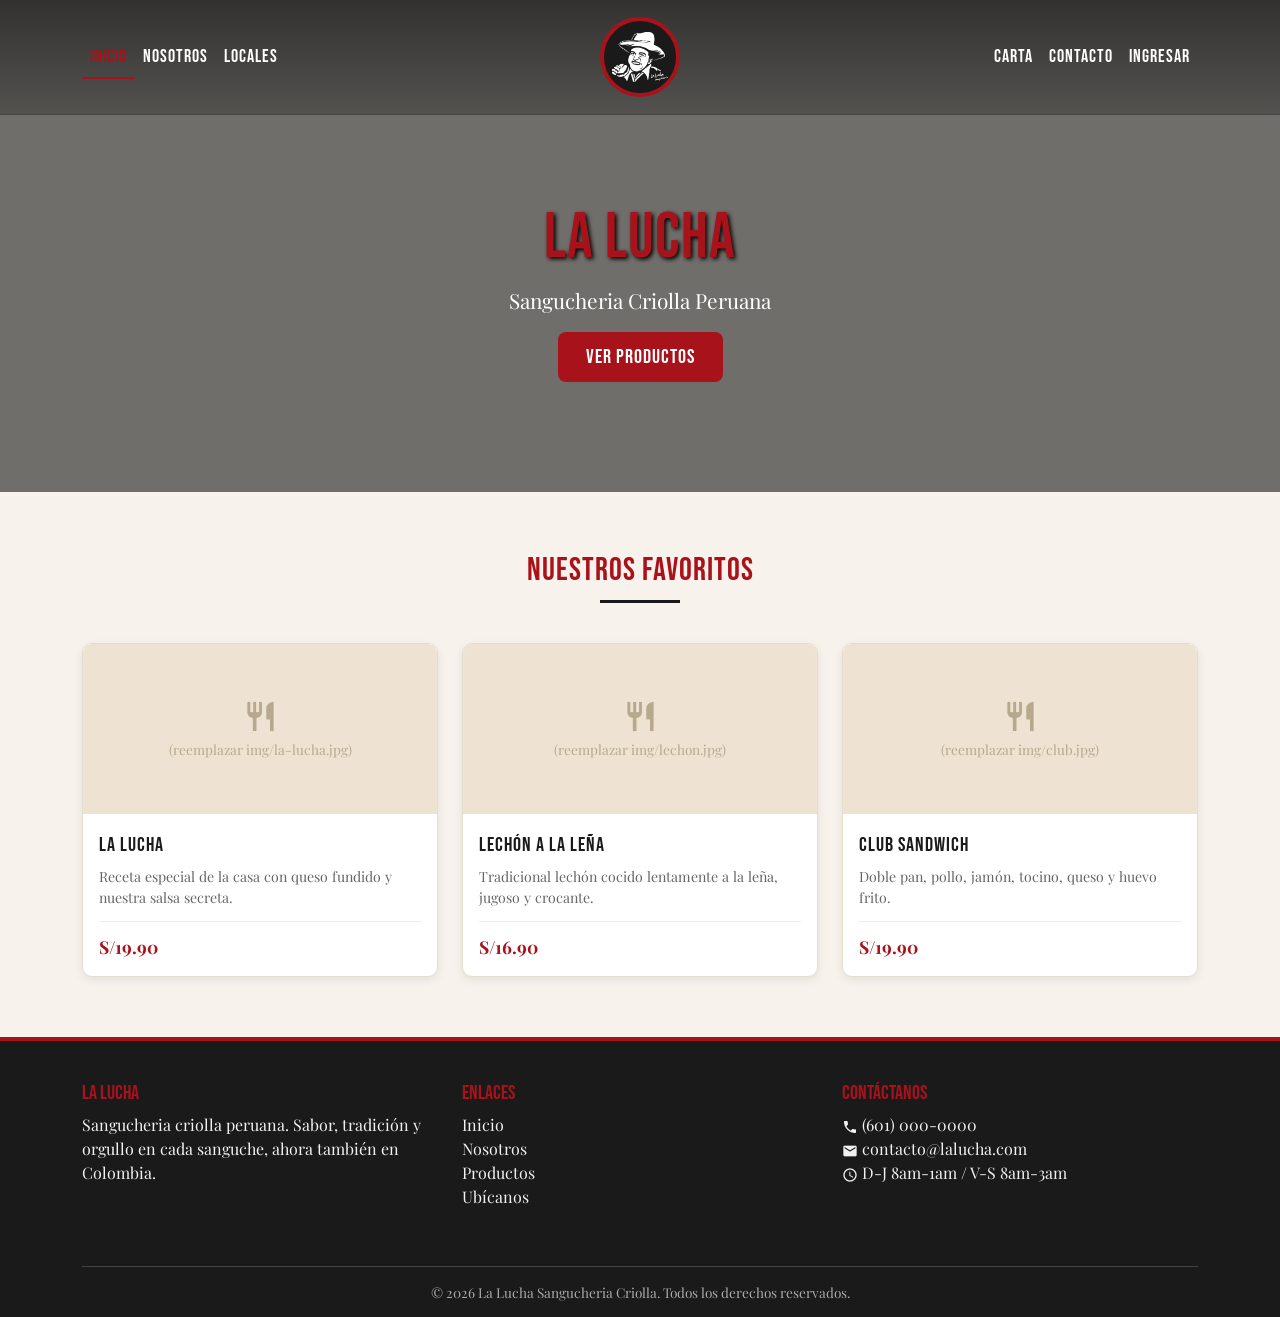
==== index.html @ 8602df0c "Carrito removido, animaciones añadidas" ====
<!DOCTYPE html>
<html lang="es">
<head>
<meta charset="UTF-8">
<title>La Lucha Sangucheria Criolla</title>
<meta name="viewport" content="width=device-width, initial-scale=1">
<link href="https://cdn.jsdelivr.net/npm/bootstrap@5.3.3/dist/css/bootstrap.min.css" rel="stylesheet">
<link href="https://fonts.googleapis.com/icon?family=Material+Icons" rel="stylesheet">
<link rel="icon" type="image/png" href="img/favicon.png">
<link href="css/style.css" rel="stylesheet">
</head>
<body data-page="inicio">

<script src="js/header.js"></script>

<section class="hero">
  <div class="container">
    <h1>LA LUCHA</h1>
    <p>Sangucheria Criolla Peruana</p>
    <a href="servicios.html" class="btn btn-lucha btn-lg">Ver Productos</a>
  </div>
</section>

<section>
  <div class="container">
    <h2 class="titulo-seccion">Nuestros Favoritos</h2>
    <div class="row g-4">

      <div class="col-sm-6 col-lg-4">
        <div class="card-lucha">
          <div class="card-img-wrap"><span class="img-placeholder"><i class="material-icons" style="font-size:2.2rem">restaurant</i><br>(reemplazar img/la-lucha.jpg)</span></div>
          <div class="card-body">
            <div class="card-title">La Lucha</div>
            <div class="card-desc">Receta especial de la casa con queso fundido y nuestra salsa secreta.</div>
            <div class="card-footer-row">
              <span class="precio">S/19.90</span>
            </div>
          </div>
        </div>
      </div>

      <div class="col-sm-6 col-lg-4">
        <div class="card-lucha">
          <div class="card-img-wrap"><span class="img-placeholder"><i class="material-icons" style="font-size:2.2rem">restaurant</i><br>(reemplazar img/lechon.jpg)</span></div>
          <div class="card-body">
            <div class="card-title">Lechón a la Leña</div>
            <div class="card-desc">Tradicional lechón cocido lentamente a la leña, jugoso y crocante.</div>
            <div class="card-footer-row">
              <span class="precio">S/16.90</span>
            </div>
          </div>
        </div>
      </div>

      <div class="col-sm-6 col-lg-4">
        <div class="card-lucha">
          <div class="card-img-wrap"><span class="img-placeholder"><i class="material-icons" style="font-size:2.2rem">restaurant</i><br>(reemplazar img/club.jpg)</span></div>
          <div class="card-body">
            <div class="card-title">Club Sandwich</div>
            <div class="card-desc">Doble pan, pollo, jamón, tocino, queso y huevo frito.</div>
            <div class="card-footer-row">
              <span class="precio">S/19.90</span>
            </div>
          </div>
        </div>
      </div>

    </div>
  </div>
</section>

<script src="js/footer.js"></script>
<script src="https://cdn.jsdelivr.net/npm/bootstrap@5.3.3/dist/js/bootstrap.bundle.min.js"></script>
</body>
</html>
---- css/style.css ----
@import url('https://fonts.googleapis.com/css2?family=Bebas+Neue&family=Playfair+Display:wght@400;600;700&display=swap');

:root{
  --rojo:#a8121a;
  --negro:#1a1a1a;
  --crema:#f7f3ec;
}

@media (prefers-reduced-motion: reduce){
  *,*::before,*::after{ animation:none !important; }
}

@keyframes fadeInUp{
  from{ opacity:0; transform:translateY(28px); }
  to{ opacity:1; transform:translateY(0); }
}
@keyframes fadeInDown{
  from{ opacity:0; transform:translateY(-18px); }
  to{ opacity:1; transform:translateY(0); }
}
@keyframes fadeIn{
  from{ opacity:0; }
  to{ opacity:1; }
}
@keyframes slideNavDown{
  from{ opacity:0; transform:translateY(-100%); }
  to{ opacity:1; transform:translateY(0); }
}
@keyframes logoPop{
  0%{ opacity:0; transform:translate(-50%,-50%) scale(.6); }
  70%{ transform:translate(-50%,-50%) scale(1.08); }
  100%{ opacity:1; transform:translate(-50%,-50%) scale(1); }
}
@keyframes lineGrow{
  from{ width:0; opacity:0; }
  to{ width:80px; opacity:1; }
}
@keyframes kenBurns{
  from{ transform:scale(1); }
  to{ transform:scale(1.07); }
}
@keyframes cardLift{
  to{ transform:translateY(-8px); box-shadow:0 14px 28px rgba(0,0,0,.12); }
}
@keyframes imgZoom{
  to{ transform:scale(1.05); }
}
@keyframes tabPop{
  from{ opacity:0; transform:translateY(10px) scale(.95); }
  to{ opacity:1; transform:translateY(0) scale(1); }
}
@keyframes mapSlideIn{
  from{ opacity:0; transform:translateX(-16px); }
  to{ opacity:1; transform:translateX(0); }
}
@keyframes emojiBounce{
  0%,100%{ transform:scale(1); }
  50%{ transform:scale(1.12) rotate(-4deg); }
}
@keyframes footerUp{
  from{ opacity:0; transform:translateY(20px); }
  to{ opacity:1; transform:translateY(0); }
}
@keyframes btnPulse{
  0%,100%{ transform:scale(1); }
  50%{ transform:scale(1.04); }
}
@keyframes linkSlide{
  to{ transform:translateX(4px); }
}
@keyframes underlineGrow{
  from{ width:0; }
  to{ width:100%; }
}
@keyframes mapHoverBg{
  from{ background:#fff; }
  to{ background:#f3ece2; }
}

body{
  font-family:'Playfair Display',serif;
  background:var(--crema);
  color:var(--negro);
  padding-top:0;
  min-height:100vh;
  display:flex;
  flex-direction:column;
}

h1,h2,h3,.brand-font{
  font-family:'Bebas Neue',sans-serif;
  letter-spacing:1px;
}

/* HEADER */
.navbar-lucha{
  background:linear-gradient(rgba(0,0,0,.55),rgba(0,0,0,.25));
  border-bottom:1px solid rgba(255,255,255,.1);
  padding:35px 0;
  backdrop-filter:blur(2px);
  animation:slideNavDown .7s cubic-bezier(.22,1,.36,1) both;
}
.navbar-lucha.navbar-solida{
  background:var(--negro);
  border-bottom:4px solid var(--rojo);
  box-shadow:0 2px 10px rgba(0,0,0,.3);
  padding:12px 0;
}
.logo-circulo{
  position:absolute;
  left:50%;
  top:50%;
  transform:translate(-50%,-50%);
  width:80px;
  height:80px;
  border-radius:50%;
  background:var(--negro);
  border:4px solid var(--rojo);
  display:flex;
  align-items:center;
  justify-content:center;
  overflow:hidden;
  z-index:5;
  animation:logoPop .8s cubic-bezier(.22,1,.36,1) .2s both;
}
.navbar-solida .logo-circulo{ width:68px; height:68px; }
.logo-circulo img{ width:78%; height:78%; object-fit:contain; }
@media (max-width:991px){
  .navbar-collapse{ background:var(--negro); margin-top:10px; border-radius:8px; padding:10px 15px; }
}
.navbar-lucha .nav-link{
  color:#fff !important;
  font-family:'Bebas Neue',sans-serif;
  font-size:1.15rem;
  letter-spacing:1px;
  position:relative;
}
.navbar-lucha .nav-link::after{
  content:"";
  position:absolute;
  left:0;
  bottom:0;
  width:0;
  height:2px;
  background:var(--rojo);
}
.navbar-lucha .nav-link:hover,
.navbar-lucha .nav-link.active{
  color:var(--rojo) !important;
}
.navbar-lucha .nav-link:hover::after,
.navbar-lucha .nav-link.active::after{
  animation:underlineGrow .3s ease forwards;
}

/* HERO */
.hero{
  position:relative;
  overflow:hidden;
  color:#fff;
  padding:200px 0 110px;
  text-align:center;
}
.hero::before{
  content:"";
  position:absolute;
  inset:-8%;
  background:
    linear-gradient(rgba(0,0,0,.55),rgba(0,0,0,.55)),
    url('https://images.unsplash.com/photo-1606755962773-d324e0a13086?w=1400') center/cover no-repeat;
  animation:kenBurns 18s ease-in-out infinite alternate;
  z-index:0;
}
.hero .container{ position:relative; z-index:1; }
.page-spacer{ padding-top:180px; }
.hero h1{
  font-size:4rem;
  color:var(--rojo);
  text-shadow:2px 2px 4px #000;
  animation:fadeInUp .85s cubic-bezier(.22,1,.36,1) .2s both;
}
.hero p{
  font-size:1.3rem;
  animation:fadeInUp .85s cubic-bezier(.22,1,.36,1) .4s both;
}

.btn-lucha{
  background:var(--rojo);
  color:#fff;
  border:none;
  font-family:'Bebas Neue',sans-serif;
  letter-spacing:1px;
  padding:10px 28px;
}
.btn-lucha:hover{
  background:#7d0e14;
  color:#fff;
}

/* SECTIONS */
section{ padding:60px 0; }
.titulo-seccion{
  color:var(--rojo);
  text-align:center;
  margin-bottom:40px;
  position:relative;
  animation:fadeInDown .7s cubic-bezier(.22,1,.36,1) both;
}
.titulo-seccion::after{
  content:"";
  display:block;
  width:80px;
  height:3px;
  background:var(--negro);
  margin:10px auto 0;
  animation:lineGrow .6s cubic-bezier(.22,1,.36,1) .3s both;
}

/* CARDS */
.card-lucha{
  border:1px solid #e3dccf;
  border-radius:10px;
  overflow:hidden;
  background:#fff;
  box-shadow:0 3px 10px rgba(0,0,0,.08);
  height:100%;
  display:flex;
  flex-direction:column;
  animation:fadeInUp .7s cubic-bezier(.22,1,.36,1) both;
  transition:transform .35s cubic-bezier(.22,1,.36,1), box-shadow .35s ease;
}
.card-lucha:hover{
  transform:translateY(-8px);
  box-shadow:0 14px 28px rgba(0,0,0,.12);
}
.card-lucha .card-img-wrap{
  height:170px;
  background:#eee2d2;
  display:flex;
  align-items:center;
  justify-content:center;
  overflow:hidden;
  transition:transform .45s ease;
}
.card-lucha:hover .card-img-wrap{ transform:scale(1.04); }
.card-lucha .card-img-wrap img{ width:100%; height:100%; object-fit:cover; }
.card-lucha .card-img-wrap .img-placeholder{ color:#b6a98e; font-size:.85rem; text-align:center; }
.card-lucha .card-body{
  padding:16px;
  display:flex;
  flex-direction:column;
  flex:1;
}
.card-lucha .card-title{
  font-family:'Bebas Neue',sans-serif;
  letter-spacing:1px;
  font-size:1.25rem;
  color:var(--negro);
  margin-bottom:6px;
}
.card-lucha .card-desc{
  font-size:.88rem;
  color:#666;
  flex:1;
  margin-bottom:12px;
}
.card-lucha .card-footer-row{
  display:flex;
  align-items:center;
  justify-content:space-between;
  border-top:1px solid #f0ece2;
  padding-top:12px;
}
.precio{
  color:var(--rojo);
  font-weight:700;
  font-size:1.1rem;
}

/* FOOTER */
.footer-lucha{
  background:var(--negro);
  color:#f1f1f1;
  padding:40px 0 15px;
  border-top:4px solid var(--rojo);
  margin-top:auto;
  animation:footerUp .8s cubic-bezier(.22,1,.36,1) both;
}
.footer-lucha h5{
  color:var(--rojo);
  font-family:'Bebas Neue',sans-serif;
}
.footer-lucha a{ color:#f1f1f1; text-decoration:none; display:inline-block; }
.footer-lucha a:hover{
  color:var(--rojo);
  animation:linkSlide .25s ease forwards;
}
.footer-lucha .copy{
  border-top:1px solid #444;
  margin-top:25px;
  padding-top:15px;
  font-size:.85rem;
  text-align:center;
  color:#aaa;
}

.galeria-img{
  height:160px;
  object-fit:cover;
  border-radius:8px;
  box-shadow:0 2px 8px rgba(0,0,0,.1);
  animation:fadeInUp .7s cubic-bezier(.22,1,.36,1) both;
}
.premio-box{
  background:#fff;
  border:1px solid #e3dccf;
  border-left:4px solid var(--rojo);
  border-radius:6px;
  padding:16px;
  height:100%;
  animation:fadeInUp .7s cubic-bezier(.22,1,.36,1) both;
}
.premio-box:hover .emoji{ animation:emojiBounce .5s ease; }
.premio-box .emoji{ font-size:2.2rem; color:var(--rojo); display:block; }

.tab-cat{
  background:#fff;
  border:1px solid var(--negro);
  color:var(--negro);
  font-family:'Bebas Neue',sans-serif;
  letter-spacing:1px;
  padding:8px 22px;
  border-radius:30px;
  animation:tabPop .5s cubic-bezier(.22,1,.36,1) both;
}
.tab-cat.active, .tab-cat:hover{
  background:var(--rojo);
  border-color:var(--rojo);
  color:#fff;
}

.mapa-item{
  background:#fff;
  border-left:4px solid var(--rojo);
  padding:10px 15px;
  margin-bottom:10px;
  border-radius:4px;
  animation:mapSlideIn .5s cubic-bezier(.22,1,.36,1) both;
}
.mapa-item:hover:not(.mapa-activo){ animation:mapHoverBg .25s ease forwards; }
.mapa-activo{ background:var(--rojo); color:#fff; }
.mapa-activo i{ color:#fff !important; }

/* Escalonado de tarjetas y elementos en filas */
.row.g-4 > [class*="col-"]:nth-child(1) .card-lucha,
.row.g-4 > [class*="col-"]:nth-child(1) > .card-lucha{ animation-delay:.1s; }
.row.g-4 > [class*="col-"]:nth-child(2) .card-lucha,
.row.g-4 > [class*="col-"]:nth-child(2) > .card-lucha{ animation-delay:.2s; }
.row.g-4 > [class*="col-"]:nth-child(3) .card-lucha,
.row.g-4 > [class*="col-"]:nth-child(3) > .card-lucha{ animation-delay:.3s; }
.row.g-4 > [class*="col-"]:nth-child(4) .card-lucha,
.row.g-4 > [class*="col-"]:nth-child(4) > .card-lucha{ animation-delay:.4s; }
.row.g-4 > [class*="col-"]:nth-child(5) .card-lucha,
.row.g-4 > [class*="col-"]:nth-child(5) > .card-lucha{ animation-delay:.5s; }
.row.g-4 > [class*="col-"]:nth-child(6) .card-lucha,
.row.g-4 > [class*="col-"]:nth-child(6) > .card-lucha{ animation-delay:.6s; }

#listaProductos > [class*="col-"]:nth-child(1) .card-lucha{ animation-delay:.05s; }
#listaProductos > [class*="col-"]:nth-child(2) .card-lucha{ animation-delay:.1s; }
#listaProductos > [class*="col-"]:nth-child(3) .card-lucha{ animation-delay:.15s; }
#listaProductos > [class*="col-"]:nth-child(4) .card-lucha{ animation-delay:.2s; }
#listaProductos > [class*="col-"]:nth-child(5) .card-lucha{ animation-delay:.25s; }
#listaProductos > [class*="col-"]:nth-child(6) .card-lucha{ animation-delay:.3s; }

.row.g-2 > [class*="col-"]:nth-child(1) .galeria-img{ animation-delay:.15s; }
.row.g-2 > [class*="col-"]:nth-child(2) .galeria-img{ animation-delay:.25s; }
.row.g-2 > [class*="col-"]:nth-child(3) .galeria-img{ animation-delay:.35s; }
.row.g-2 > [class*="col-"]:nth-child(4) .galeria-img{ animation-delay:.45s; }

.row.g-4 > [class*="col-"]:nth-child(1) .premio-box{ animation-delay:.1s; }
.row.g-4 > [class*="col-"]:nth-child(2) .premio-box{ animation-delay:.25s; }
.row.g-4 > [class*="col-"]:nth-child(3) .premio-box{ animation-delay:.4s; }

.d-flex.gap-2 .tab-cat:nth-child(1){ animation-delay:.1s; }
.d-flex.gap-2 .tab-cat:nth-child(2){ animation-delay:.2s; }
.d-flex.gap-2 .tab-cat:nth-child(3){ animation-delay:.3s; }

.page-spacer .ratio{
  animation:fadeIn .8s ease .4s both;
}

.row.g-5 > [class*="col-"]:nth-child(1){
  animation:fadeInUp .75s cubic-bezier(.22,1,.36,1) .15s both;
}
.row.g-5 > [class*="col-"]:nth-child(2){
  animation:fadeInUp .75s cubic-bezier(.22,1,.36,1) .3s both;
}

.page-spacer .card-lucha{
  animation:fadeInUp .75s cubic-bezier(.22,1,.36,1) .25s both;
}

.form-control:focus{
  border-color:var(--rojo);
  box-shadow:0 0 0 .2rem rgba(168,18,26,.15);
  animation:fadeIn .3s ease;
}
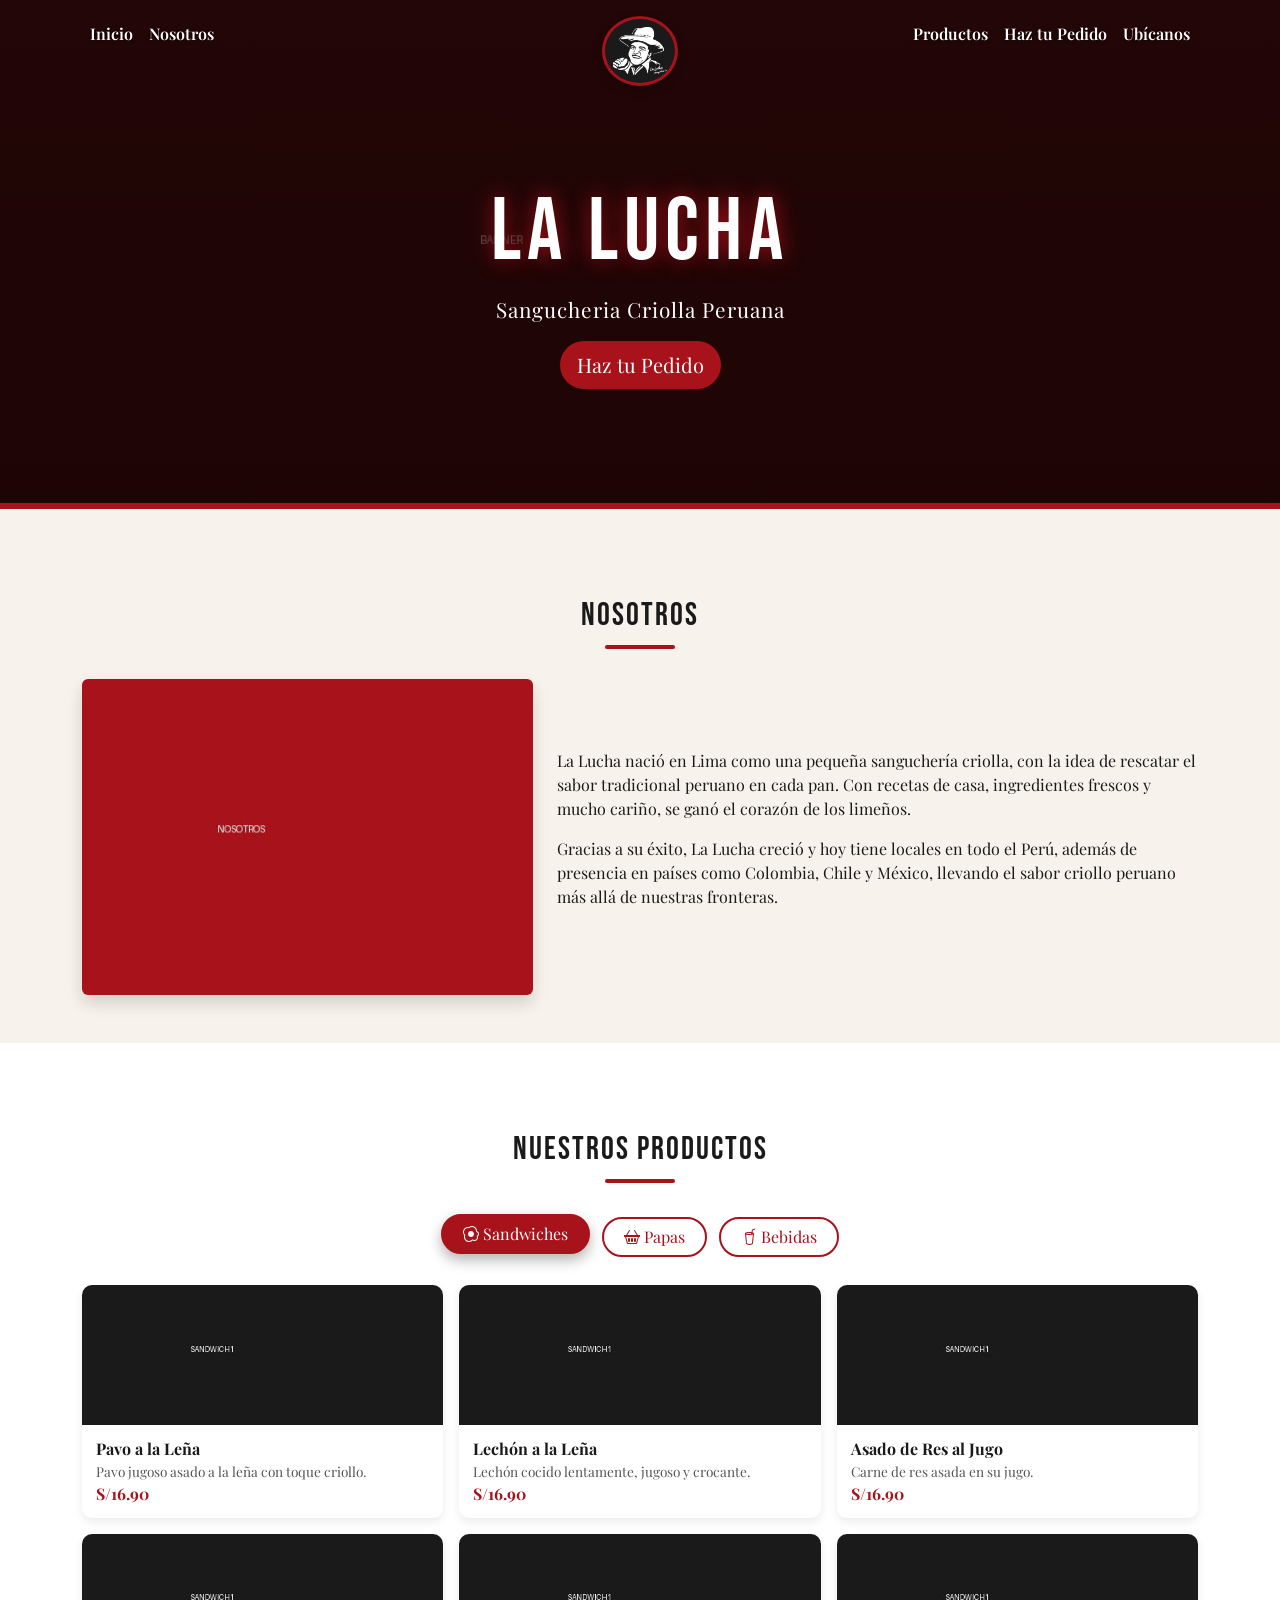
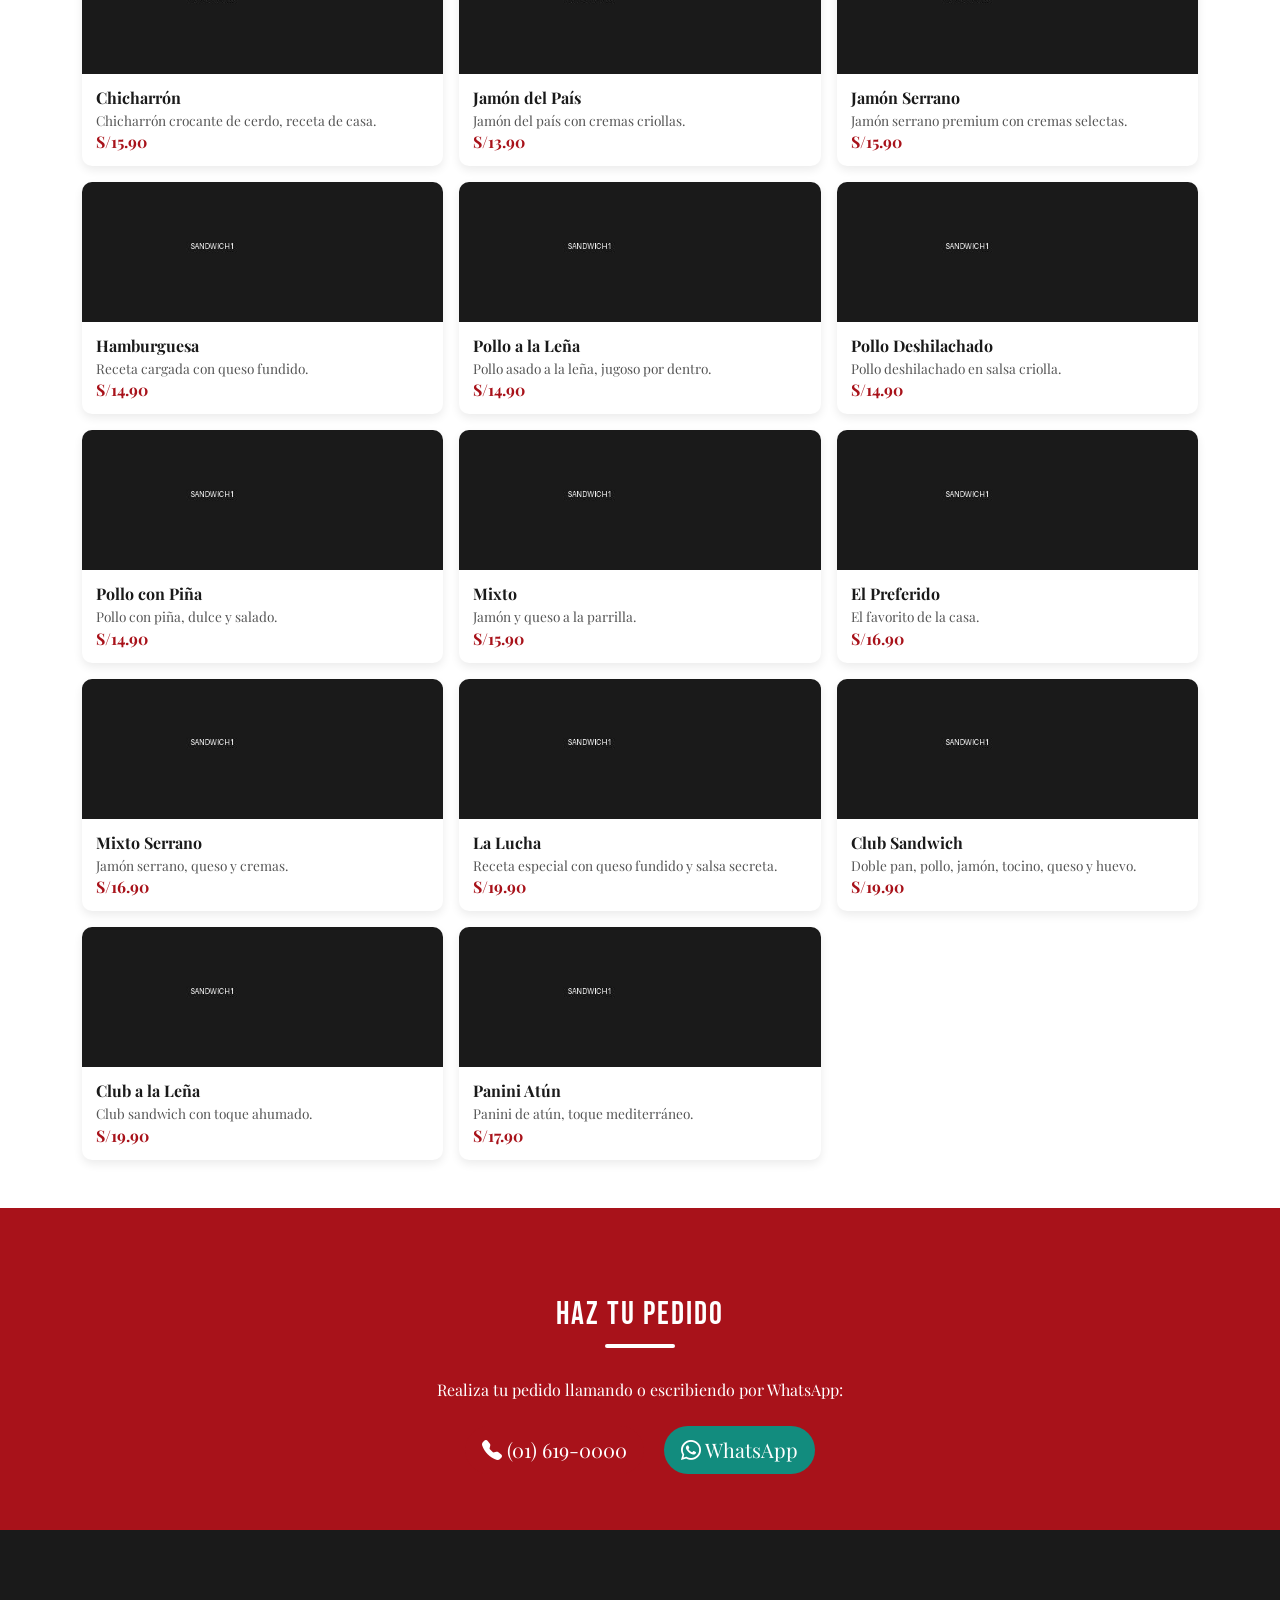
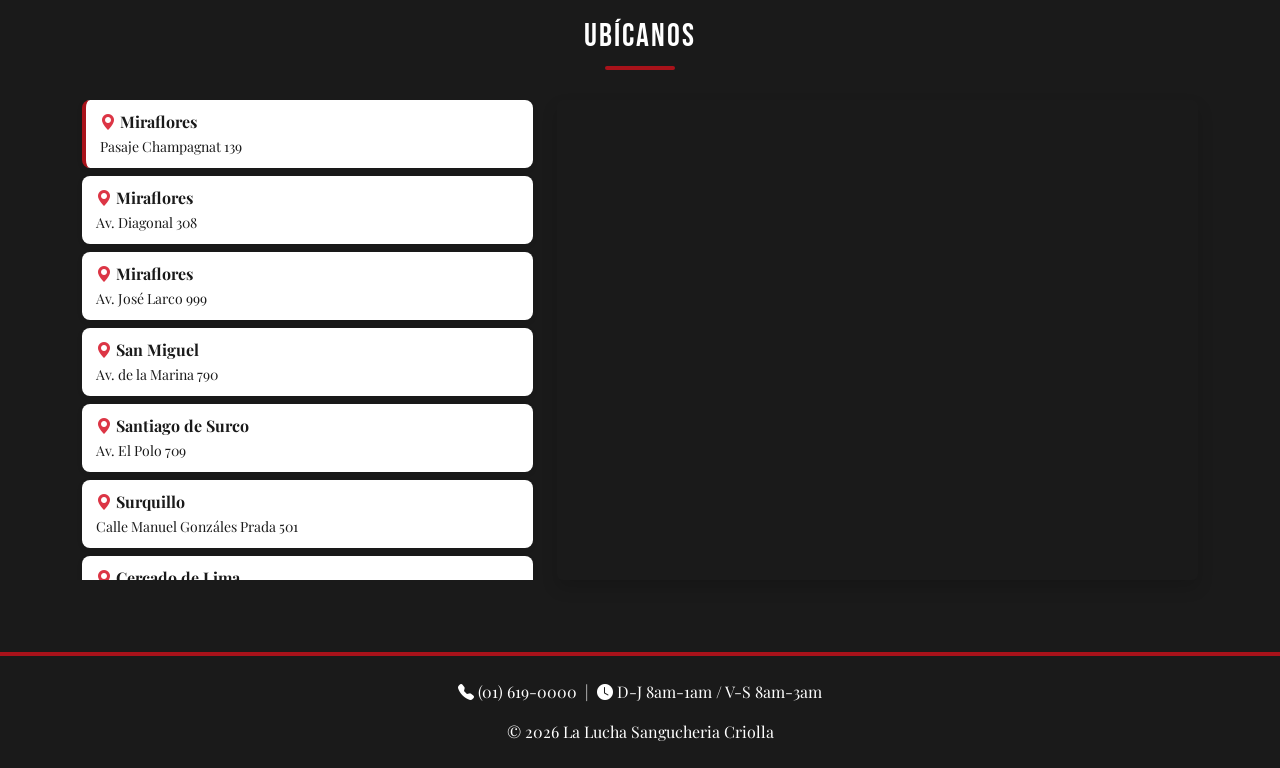
==== commit 550289a0: "refactor: reestructurar arquitectura de componentes" ====
--- a/index.html
+++ b/index.html
@@ -2,74 +2,99 @@
 <html lang="es">
 <head>
 <meta charset="UTF-8">
-<title>La Lucha Sangucheria Criolla</title>
+<title>La Lucha - Sangucheria Criolla</title>
 <meta name="viewport" content="width=device-width, initial-scale=1">
 <link href="https://cdn.jsdelivr.net/npm/bootstrap@5.3.3/dist/css/bootstrap.min.css" rel="stylesheet">
-<link href="https://fonts.googleapis.com/icon?family=Material+Icons" rel="stylesheet">
-<link rel="icon" type="image/png" href="img/favicon.png">
-<link href="css/style.css" rel="stylesheet">
+<link href="https://cdn.jsdelivr.net/npm/bootstrap-icons@1.11.3/font/bootstrap-icons.css" rel="stylesheet">
+<link rel="icon" type="image/png" href="image/favicon.png">
+<link href="css/styles.css" rel="stylesheet">
 </head>
-<body data-page="inicio">
+<body>
 
-<script src="js/header.js"></script>
+<nav class="navbar navbar-expand-lg fixed-top" id="navLucha">
+  <div class="container position-relative justify-content-center">
+    <a class="logo-centro" href="#inicio"><img src="image/logo.svg" alt="La Lucha"></a>
+    <button class="navbar-toggler ms-auto" type="button" data-bs-toggle="collapse" data-bs-target="#navMenu">
+      <span class="navbar-toggler-icon"></span>
+    </button>
+    <div class="collapse navbar-collapse" id="navMenu">
+      <ul class="navbar-nav me-auto">
+        <li class="nav-item"><a class="nav-link" href="#inicio">Inicio</a></li>
+        <li class="nav-item"><a class="nav-link" href="#nosotros">Nosotros</a></li>
+      </ul>
+      <ul class="navbar-nav ms-auto">
+        <li class="nav-item"><a class="nav-link" href="#productos">Productos</a></li>
+        <li class="nav-item"><a class="nav-link" href="#pedido">Haz tu Pedido</a></li>
+        <li class="nav-item"><a class="nav-link" href="#ubicanos">Ubícanos</a></li>
+      </ul>
+    </div>
+  </div>
+</nav>
 
-<section class="hero">
+<section id="inicio" class="hero">
   <div class="container">
     <h1>LA LUCHA</h1>
-    <p>Sangucheria Criolla Peruana</p>
-    <a href="servicios.html" class="btn btn-lucha btn-lg">Ver Productos</a>
+    <p class="lead">Sangucheria Criolla Peruana</p>
+    <a href="#pedido" class="btn btn-lucha btn-lg">Haz tu Pedido</a>
   </div>
 </section>
 
-<section>
-  <div class="container">
-    <h2 class="titulo-seccion">Nuestros Favoritos</h2>
-    <div class="row g-4">
-
-      <div class="col-sm-6 col-lg-4">
-        <div class="card-lucha">
-          <div class="card-img-wrap"><span class="img-placeholder"><i class="material-icons" style="font-size:2.2rem">restaurant</i><br>(reemplazar img/la-lucha.jpg)</span></div>
-          <div class="card-body">
-            <div class="card-title">La Lucha</div>
-            <div class="card-desc">Receta especial de la casa con queso fundido y nuestra salsa secreta.</div>
-            <div class="card-footer-row">
-              <span class="precio">S/19.90</span>
-            </div>
-          </div>
-        </div>
-      </div>
-
-      <div class="col-sm-6 col-lg-4">
-        <div class="card-lucha">
-          <div class="card-img-wrap"><span class="img-placeholder"><i class="material-icons" style="font-size:2.2rem">restaurant</i><br>(reemplazar img/lechon.jpg)</span></div>
-          <div class="card-body">
-            <div class="card-title">Lechón a la Leña</div>
-            <div class="card-desc">Tradicional lechón cocido lentamente a la leña, jugoso y crocante.</div>
-            <div class="card-footer-row">
-              <span class="precio">S/16.90</span>
-            </div>
-          </div>
-        </div>
-      </div>
-
-      <div class="col-sm-6 col-lg-4">
-        <div class="card-lucha">
-          <div class="card-img-wrap"><span class="img-placeholder"><i class="material-icons" style="font-size:2.2rem">restaurant</i><br>(reemplazar img/club.jpg)</span></div>
-          <div class="card-body">
-            <div class="card-title">Club Sandwich</div>
-            <div class="card-desc">Doble pan, pollo, jamón, tocino, queso y huevo frito.</div>
-            <div class="card-footer-row">
-              <span class="precio">S/19.90</span>
-            </div>
-          </div>
-        </div>
-      </div>
-
+<section id="nosotros" class="seccion-nosotros py-5">
+<div class="container">
+  <h2 class="titulo-seccion">Nosotros</h2>
+  <div class="row align-items-center g-4">
+    <div class="col-md-5"><img src="image/nosotros.jpg" class="img-fluid rounded shadow foto-nosotros" alt="La Lucha"></div>
+    <div class="col-md-7">
+      <p>La Lucha nació en Lima como una pequeña sanguchería criolla, con la idea de rescatar el sabor tradicional peruano en cada pan. Con recetas de casa, ingredientes frescos y mucho cariño, se ganó el corazón de los limeños.</p>
+      <p>Gracias a su éxito, La Lucha creció y hoy tiene locales en todo el Perú, además de presencia en países como Colombia, Chile y México, llevando el sabor criollo peruano más allá de nuestras fronteras.</p>
     </div>
   </div>
+</div>
 </section>
 
-<script src="js/footer.js"></script>
+<section id="productos" class="seccion-productos py-5">
+<div class="container">
+  <h2 class="titulo-seccion">Nuestros Productos</h2>
+  <div class="text-center mb-4">
+    <button class="tab-cat active" data-cat="sandwiches"><i class="bi bi-egg-fried"></i> Sandwiches</button>
+    <button class="tab-cat" data-cat="papas"><i class="bi bi-basket2"></i> Papas</button>
+    <button class="tab-cat" data-cat="bebidas"><i class="bi bi-cup-straw"></i> Bebidas</button>
+  </div>
+  <div class="row g-3" id="listaProductos"></div>
+</div>
+</section>
+
+<section id="pedido" class="seccion-pedido py-5 text-center">
+<div class="container">
+  <h2 class="titulo-seccion">Haz tu Pedido</h2>
+  <p>Realiza tu pedido llamando o escribiendo por WhatsApp:</p>
+  <a href="tel:016190000" class="btn btn-lucha btn-lg m-2"><i class="bi bi-telephone-fill"></i> (01) 619-0000</a>
+  <a href="https://wa.me/51916190000" target="_blank" class="btn btn-wsp btn-lg m-2"><i class="bi bi-whatsapp"></i> WhatsApp</a>
+</div>
+</section>
+
+<section id="ubicanos" class="seccion-ubicanos py-5">
+<div class="container">
+  <h2 class="titulo-seccion">Ubícanos</h2>
+  <div class="row">
+    <div class="col-lg-5 mb-4" style="max-height:480px;overflow-y:auto;" id="contLocales"></div>
+    <div class="col-lg-7 mb-4">
+      <div class="ratio ratio-1x1 rounded shadow" style="max-height:480px;">
+        <iframe id="mapaFrame" style="border:0;" loading="lazy"></iframe>
+      </div>
+    </div>
+  </div>
+</div>
+</section>
+
+<footer>
+  <div class="container">
+    <p><i class="bi bi-telephone-fill"></i> (01) 619-0000 &nbsp;|&nbsp; <i class="bi bi-clock-fill"></i> D-J 8am-1am / V-S 8am-3am</p>
+    <p class="mb-0">&copy; 2026 La Lucha Sangucheria Criolla</p>
+  </div>
+</footer>
+
 <script src="https://cdn.jsdelivr.net/npm/bootstrap@5.3.3/dist/js/bootstrap.bundle.min.js"></script>
+<script src="config.js"></script>
 </body>
 </html>
--- a/css/styles.css
+++ b/css/styles.css
@@ -0,0 +1,221 @@
+@import url('https://fonts.googleapis.com/css2?family=Bebas+Neue&family=Playfair+Display:wght@600;700&display=swap');
+
+:root{
+    --rojo:#a8121a;
+    --negro:#1a1a1a;
+    --crema:#f7f3ec;
+}
+
+body{
+    background:var(--crema);
+    color:var(--negro);
+    font-family:'Playfair Display',serif;
+    scroll-behavior:smooth;
+}
+
+@keyframes levantar{
+    from{ transform:translateY(0); box-shadow:0 4px 10px rgba(0,0,0,.08); }
+    to{ transform:translateY(-6px); box-shadow:0 10px 20px rgba(0,0,0,.15); }
+}
+
+@keyframes levantarFoto{
+    from{ transform:translateY(0) scale(1); }
+    to{ transform:translateY(-6px) scale(1.02); }
+}
+
+@keyframes deslizar{
+    from{ transform:translateX(0); }
+    to{ transform:translateX(4px); }
+}
+
+@keyframes botonHover{
+    from{ transform:translateY(0); box-shadow:none; }
+    to{ transform:translateY(-3px); box-shadow:0 6px 14px rgba(0,0,0,.3); }
+}
+
+.navbar{
+    background:transparent;
+    transition:background .3s, box-shadow .3s;
+    padding-top:14px;
+}
+.navbar.navbar-solida{
+    background:var(--negro);
+    box-shadow:0 2px 10px rgba(0,0,0,.3);
+    padding-top:6px;
+}
+
+.logo-centro{
+    position:absolute;
+    left:50%;
+    top:2px;
+    transform:translateX(-50%);
+    background:var(--negro);
+    border-radius:50%;
+    padding:8px;
+    border:3px solid var(--rojo);
+    z-index:10;
+    box-shadow:0 3px 10px rgba(0,0,0,.35);
+    transition:top .3s;
+}
+.navbar.navbar-solida .logo-centro{ top:-2px; }
+.logo-centro img{ height:48px; display:block; }
+
+.nav-link{
+    color:#fff !important;
+    font-weight:600;
+    text-shadow:0 1px 3px rgba(0,0,0,.6);
+}
+.nav-link:hover{ color:var(--rojo) !important; }
+
+.hero{
+    background:linear-gradient(rgba(20,0,0,.6),rgba(20,0,0,.75)), url('../image/banner.jpg') center/cover;
+    color:#fff;
+    text-align:center;
+    padding:180px 0 120px;
+    position:relative;
+}
+.hero::after{
+    content:'';
+    position:absolute;
+    bottom:0; left:0; right:0;
+    height:6px;
+    background:var(--rojo);
+}
+.hero h1{
+    font-family:'Bebas Neue',sans-serif;
+    font-size:5.5rem;
+    letter-spacing:6px;
+    color:#fff;
+    text-shadow:0 0 20px var(--rojo), 0 4px 10px rgba(0,0,0,.6);
+}
+.hero .lead{
+    font-size:1.3rem;
+    letter-spacing:1px;
+}
+
+.titulo-seccion{
+    font-family:'Bebas Neue',sans-serif;
+    letter-spacing:2px;
+    text-align:center;
+    margin:40px 0 30px;
+    position:relative;
+    display:block;
+}
+.titulo-seccion::after{
+    content:'';
+    display:block;
+    width:70px;
+    height:4px;
+    background:var(--rojo);
+    margin:10px auto 0;
+    border-radius:2px;
+}
+.seccion-pedido .titulo-seccion::after{ background:#fff; }
+
+.seccion-nosotros{ background:var(--crema); }
+.seccion-productos{ background:#fff; }
+.seccion-pedido{
+    background:var(--rojo);
+    color:#fff;
+}
+.seccion-pedido .titulo-seccion{ color:#fff; }
+.seccion-ubicanos{
+    background:var(--negro);
+    color:#fff;
+}
+.seccion-ubicanos .titulo-seccion{ color:#fff; }
+.seccion-ubicanos .local-item{ color:var(--negro); }
+
+.tab-cat{
+    border:2px solid var(--rojo);
+    color:var(--rojo);
+    background:#fff;
+    border-radius:30px;
+    padding:6px 20px;
+    margin:4px;
+    transition:.2s;
+}
+.tab-cat.active,
+.tab-cat:hover{
+    background:var(--rojo);
+    color:#fff;
+    animation:botonHover .2s forwards;
+}
+
+.card-lucha{
+    background:#fff;
+    border-radius:10px;
+    box-shadow:0 4px 10px rgba(0,0,0,.08);
+    overflow:hidden;
+    height:100%;
+}
+.card-lucha:hover{
+    animation:levantar .25s forwards;
+}
+.card-lucha img{
+    width:100%;
+    height:140px;
+    object-fit:cover;
+}
+.card-lucha .card-body{ padding:12px 14px; }
+.card-title{ font-weight:700; }
+.card-desc{
+    font-size:.85rem;
+    color:#555;
+}
+.precio{
+    color:var(--rojo);
+    font-weight:700;
+}
+
+.foto-nosotros:hover{
+    animation:levantarFoto .3s forwards;
+    box-shadow:0 14px 26px rgba(0,0,0,.25);
+}
+
+.btn-lucha{
+    background:var(--rojo);
+    color:#fff;
+    border-radius:30px;
+    transition:.2s;
+}
+.btn-lucha:hover{
+    background:#7e0e14;
+    color:#fff;
+    animation:botonHover .2s forwards;
+}
+
+.btn-wsp{
+    background:#128C7E;
+    color:#fff;
+    border-radius:30px;
+    transition:.2s;
+}
+.btn-wsp:hover{
+    background:#0b5c52;
+    color:#fff;
+    animation:botonHover .2s forwards;
+}
+
+.local-item{
+    background:#fff;
+    border-radius:8px;
+    padding:10px 14px;
+    margin-bottom:8px;
+    box-shadow:0 2px 6px rgba(0,0,0,.06);
+    cursor:pointer;
+}
+.local-item:hover{
+    animation:deslizar .2s forwards;
+    box-shadow:0 4px 12px rgba(0,0,0,.15);
+}
+.local-item.activo{ border-left:4px solid var(--rojo); }
+
+footer{
+    background:var(--negro);
+    color:#fff;
+    text-align:center;
+    padding:24px 0;
+    margin-top:0;
+    border-top:4px solid var(--rojo);
+}
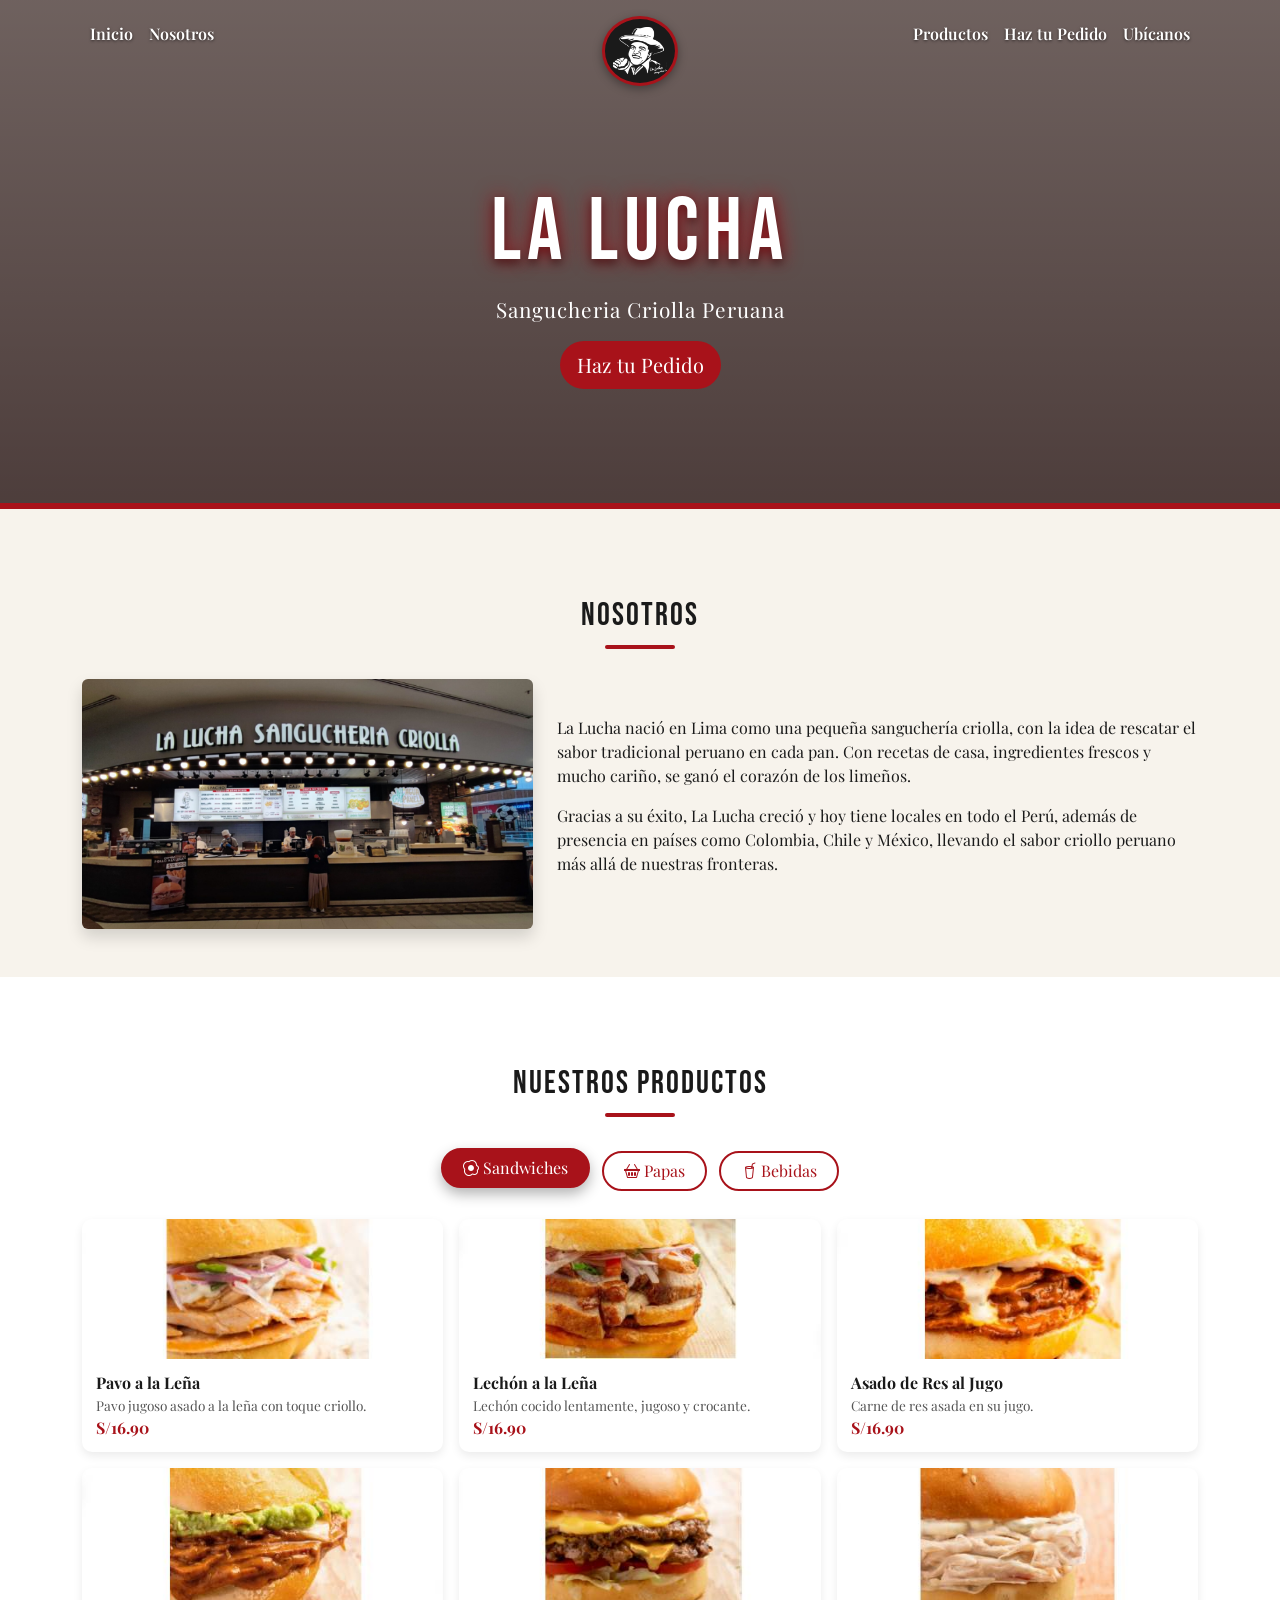
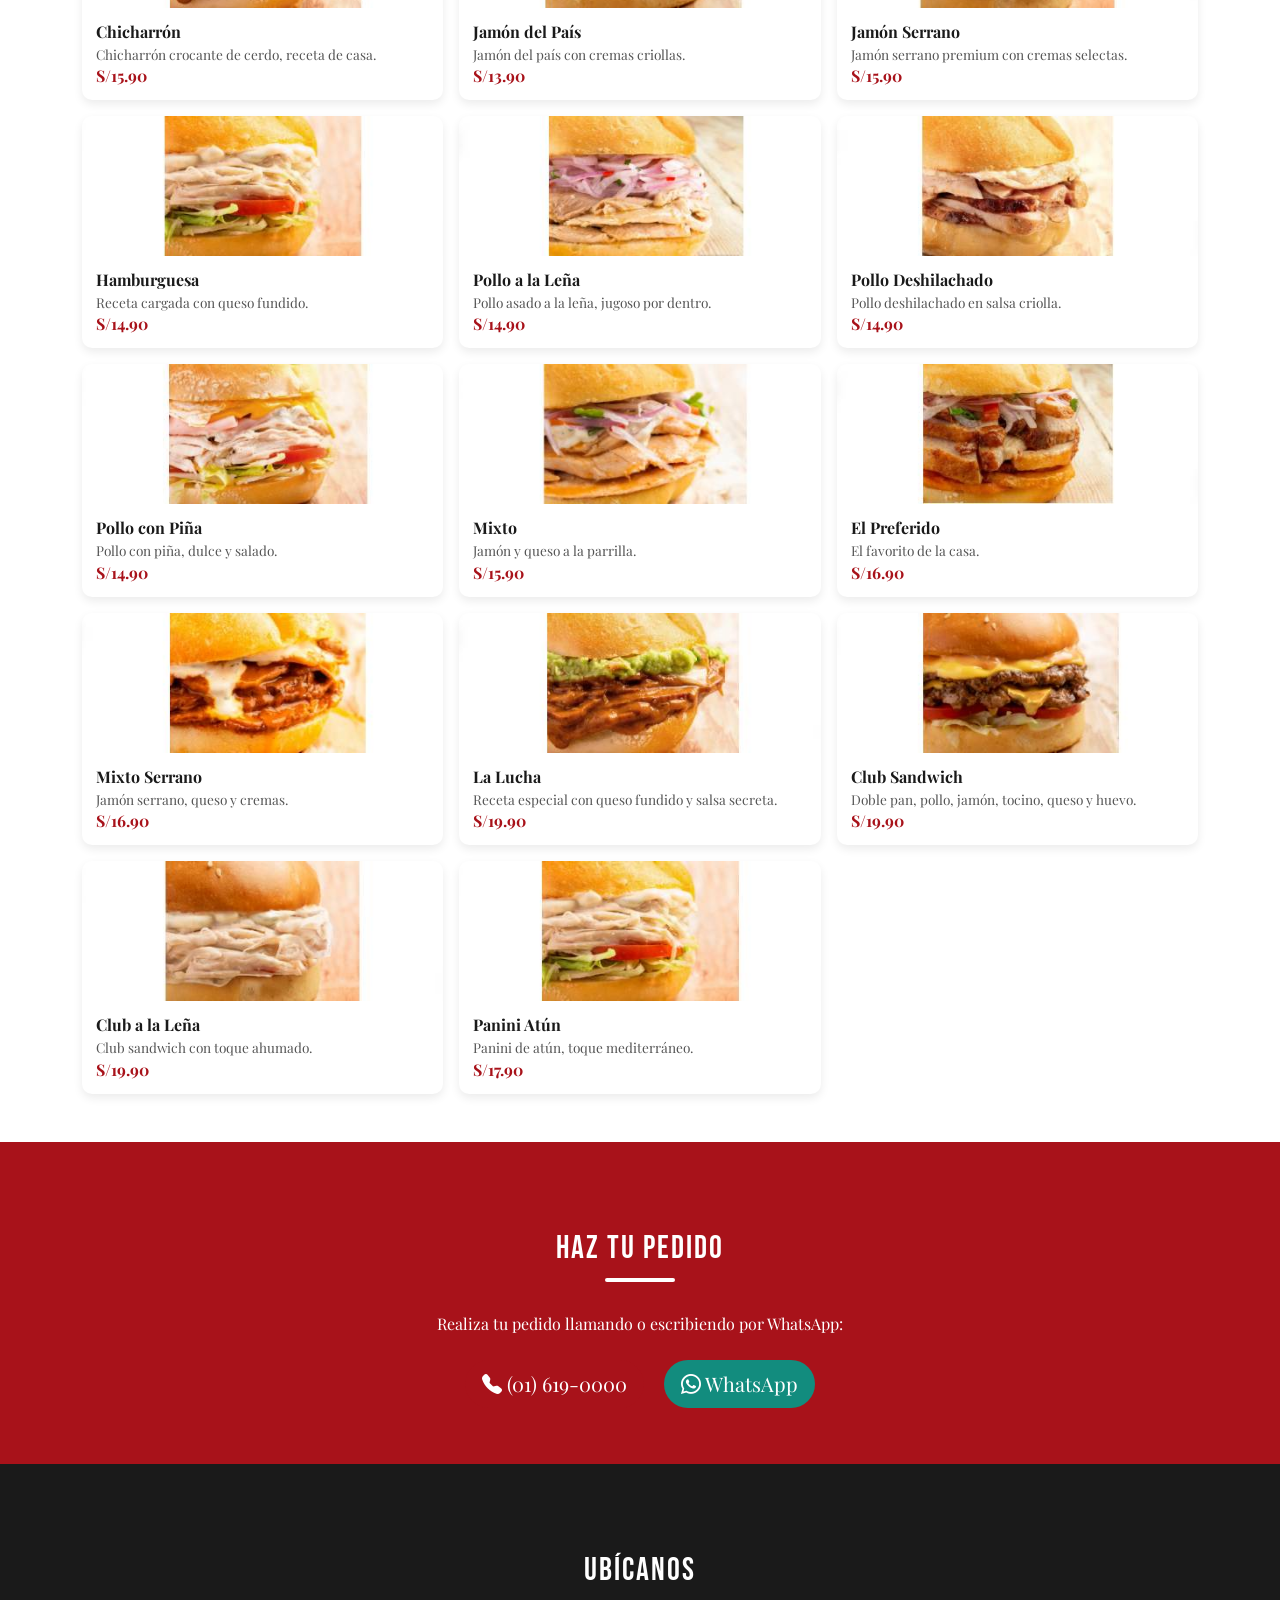
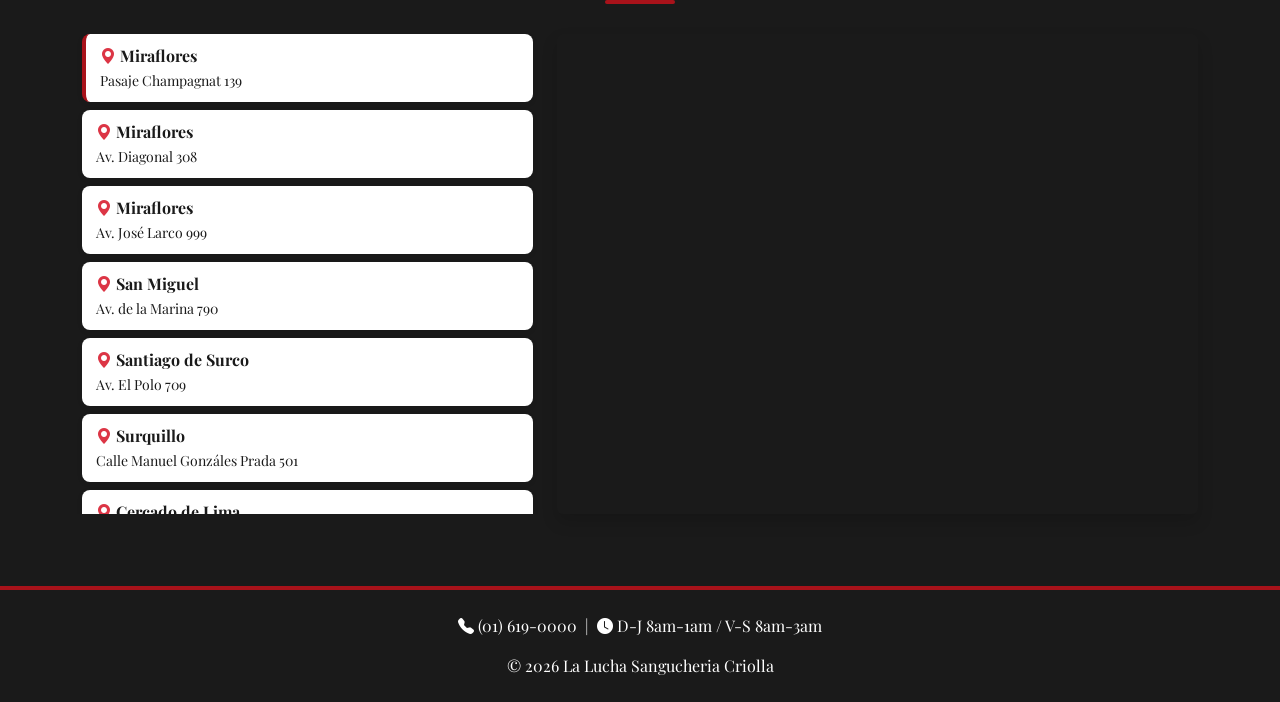
==== commit 9e20cc22: "Se añadieron las imágenes" ====
--- a/css/styles.css
+++ b/css/styles.css
@@ -68,7 +68,7 @@
 .nav-link:hover{ color:var(--rojo) !important; }
 
 .hero{
-    background:linear-gradient(rgba(20,0,0,.6),rgba(20,0,0,.75)), url('../image/banner.jpg') center/cover;
+    background:linear-gradient(rgba(20,0,0,.6),rgba(20,0,0,.75)), url('https://images.unsplash.com/photo-1606755962773-d324e0a13086?w=1400') center/cover;
     color:#fff;
     text-align:center;
     padding:180px 0 120px;
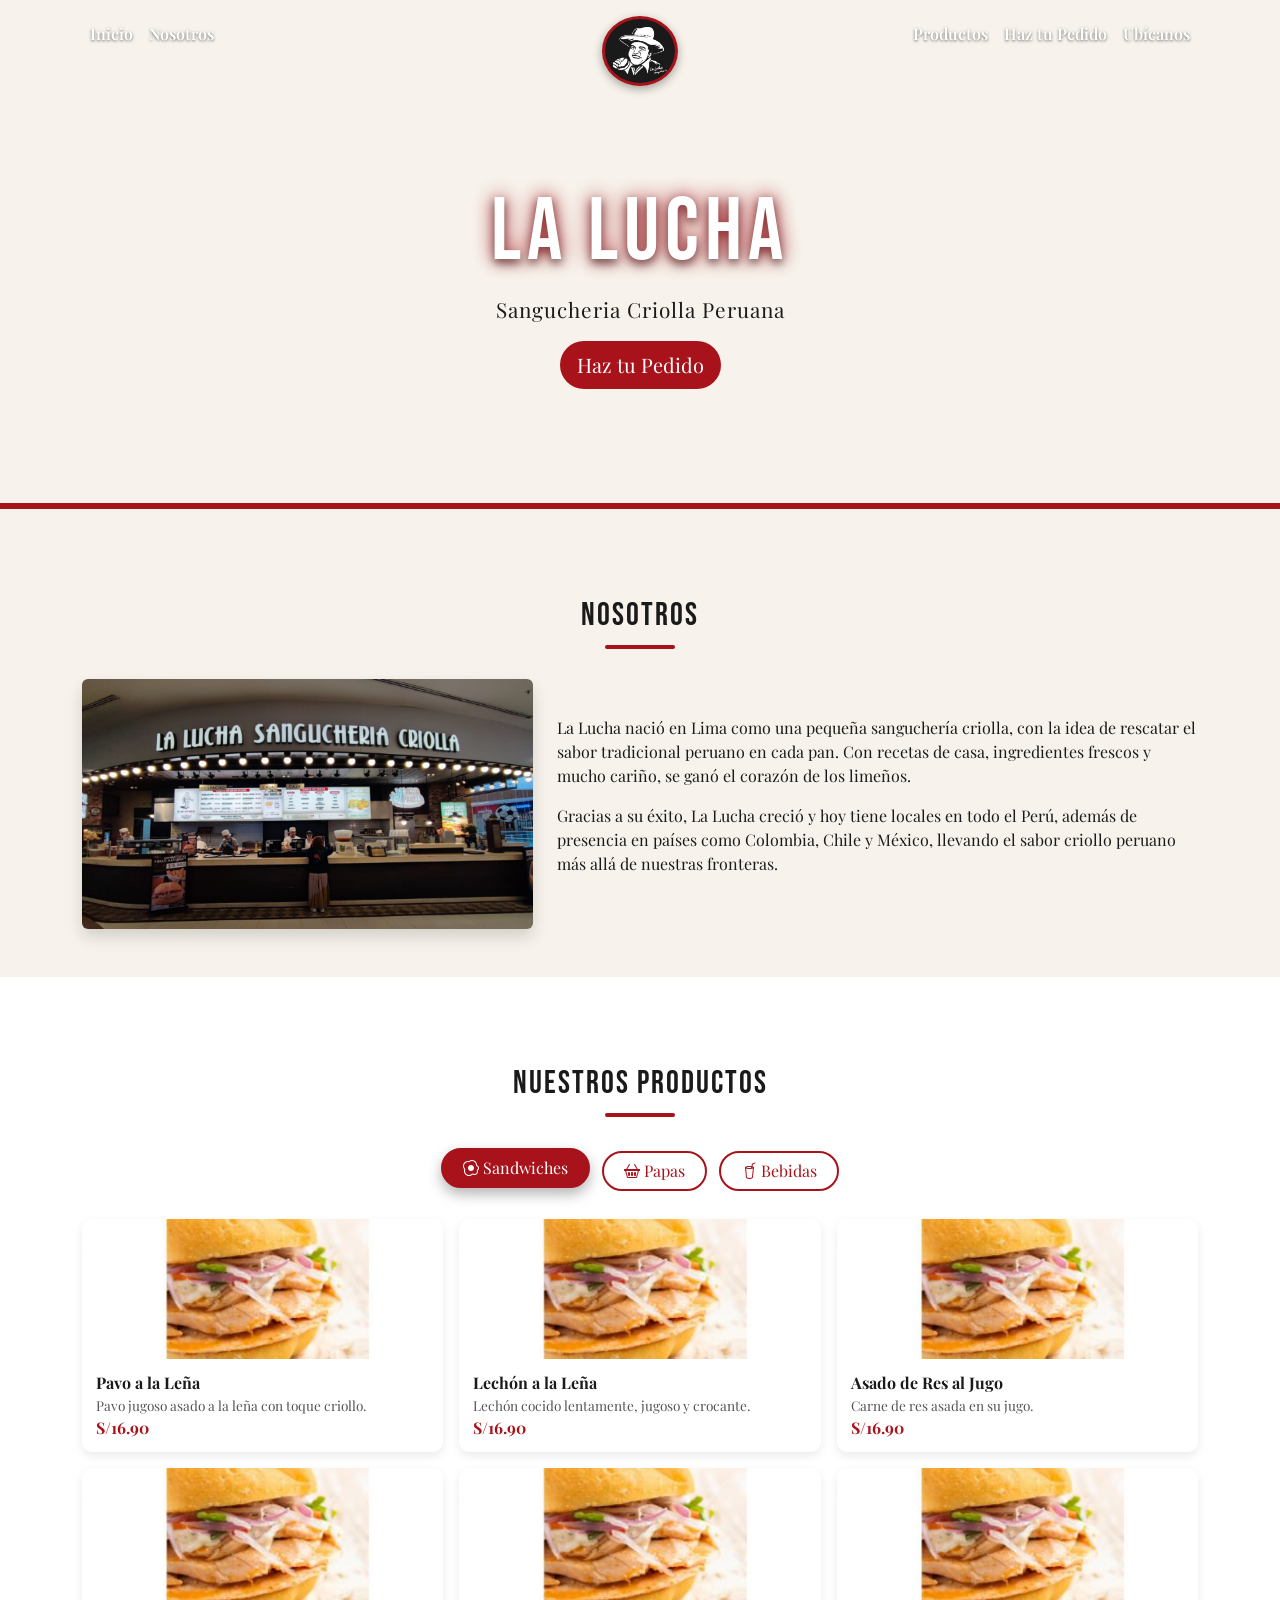
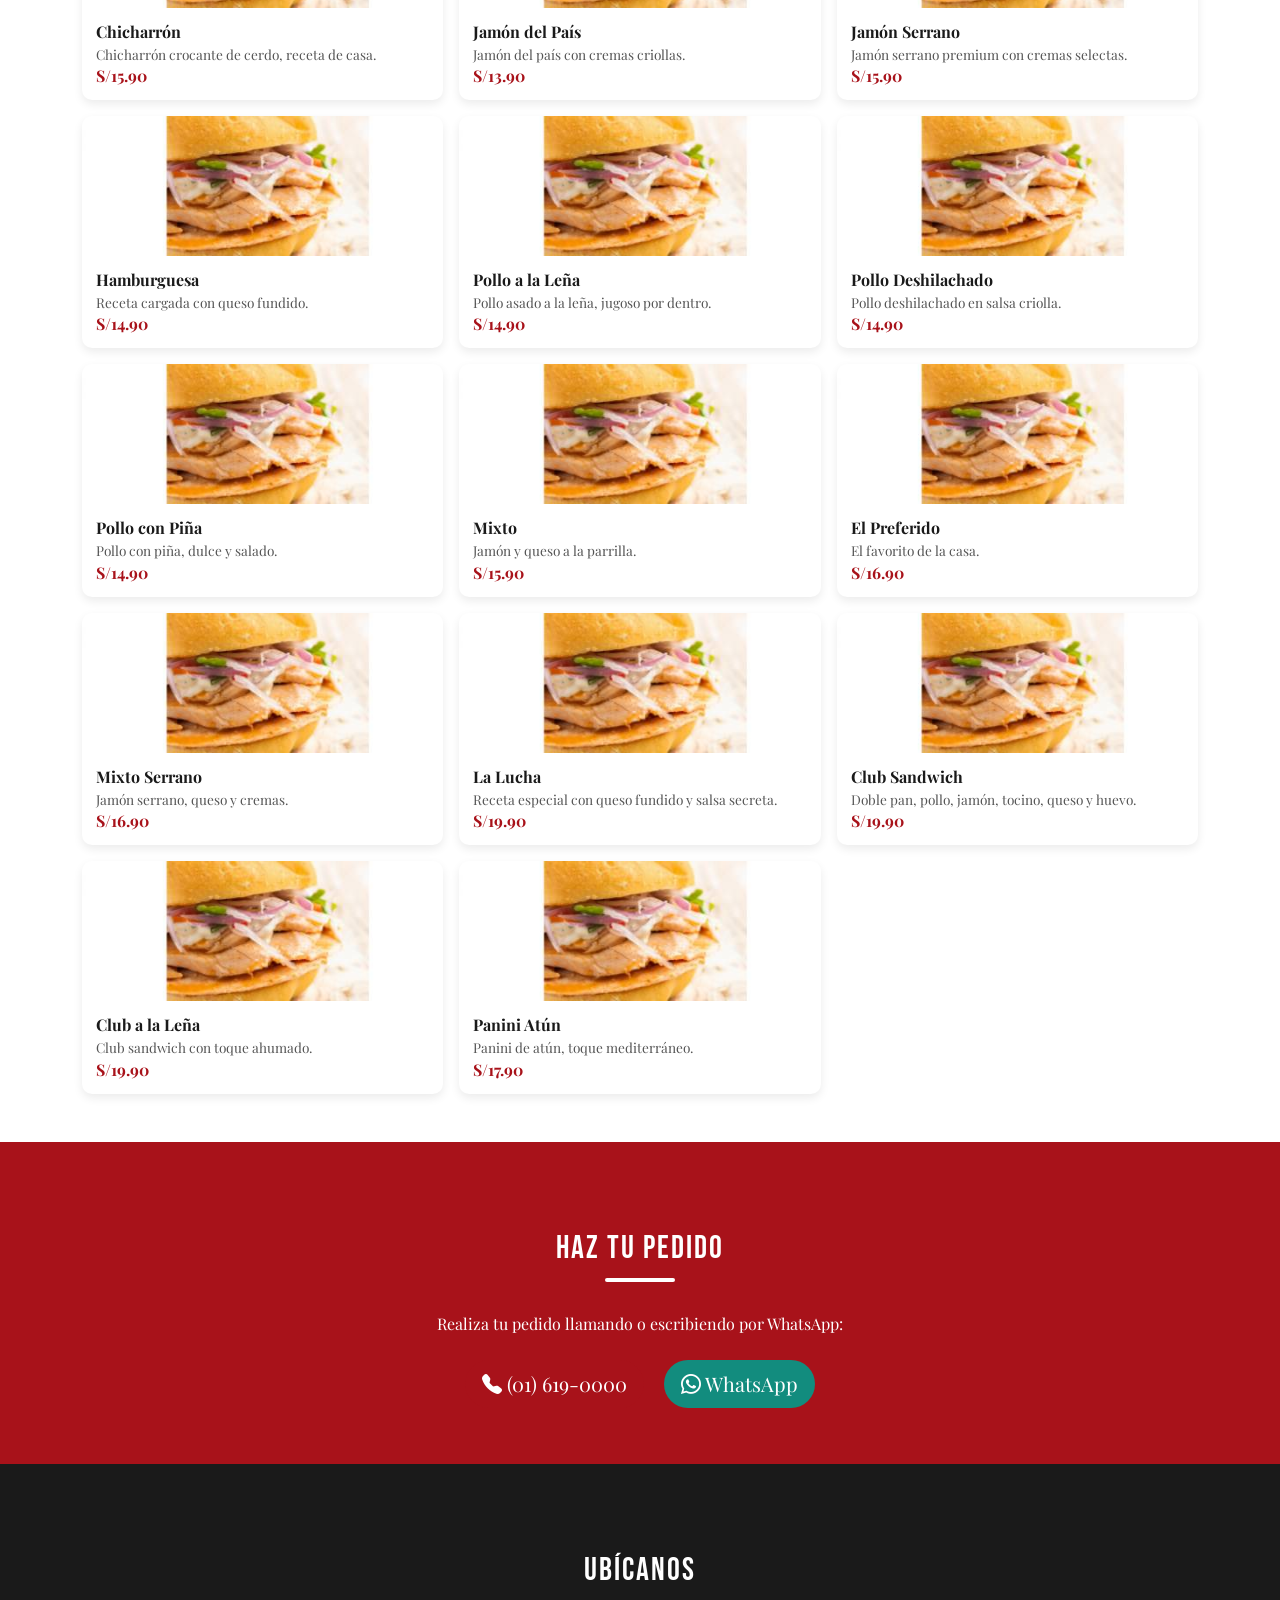
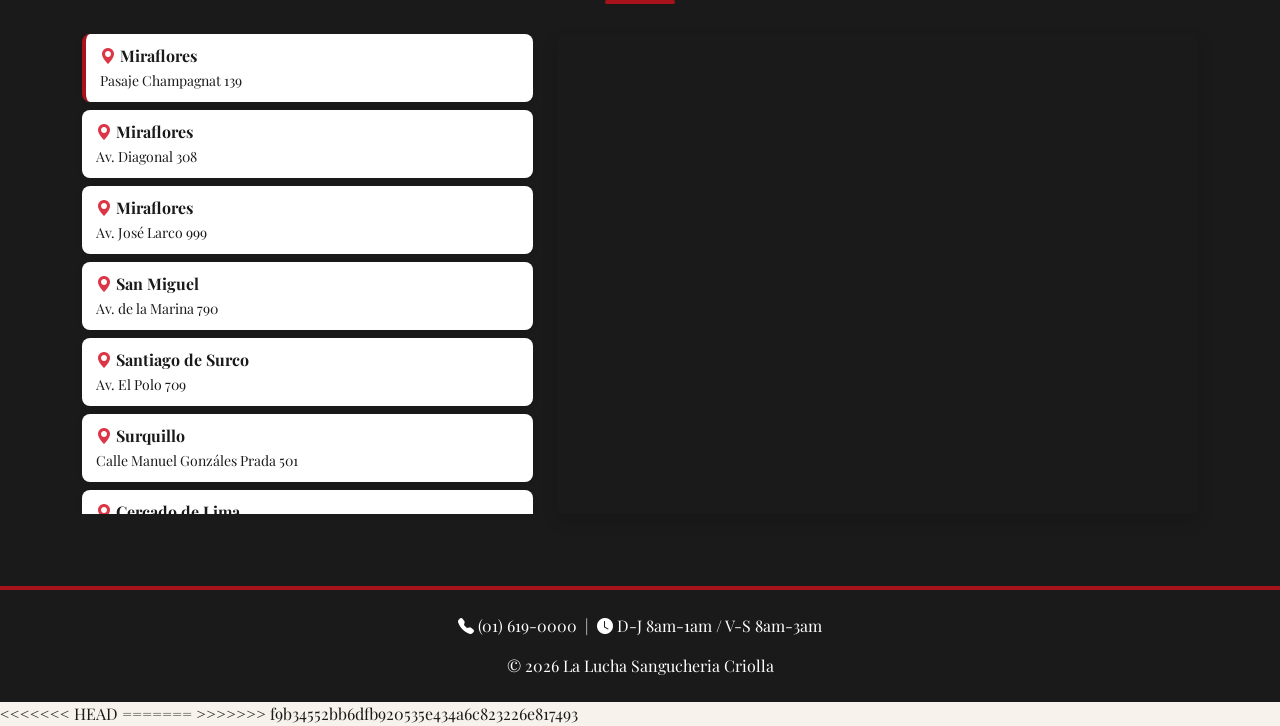
==== commit a95b27be: "Imágenes añadidas" ====
--- a/index.html
+++ b/index.html
@@ -95,6 +95,10 @@
 </footer>
 
 <script src="https://cdn.jsdelivr.net/npm/bootstrap@5.3.3/dist/js/bootstrap.bundle.min.js"></script>
+<<<<<<< HEAD
 <script src="config.js"></script>
+=======
+<script src="js/config.js"></script>
+>>>>>>> f9b34552bb6dfb920535e434a6c823226e817493
 </body>
 </html>
--- a/css/styles.css
+++ b/css/styles.css
@@ -68,7 +68,11 @@
 .nav-link:hover{ color:var(--rojo) !important; }
 
 .hero{
+<<<<<<< HEAD
     background:linear-gradient(rgba(20,0,0,.6),rgba(20,0,0,.75)), url('https://images.unsplash.com/photo-1606755962773-d324e0a13086?w=1400') center/cover;
+=======
+    background:linear-gradient(rgba(20,0,0,.6),rgba(20,0,0,.75)), url('../image/banner.jpg') center/cover;
+>>>>>>> f9b34552bb6dfb920535e434a6c823226e817493
     color:#fff;
     text-align:center;
     padding:180px 0 120px;
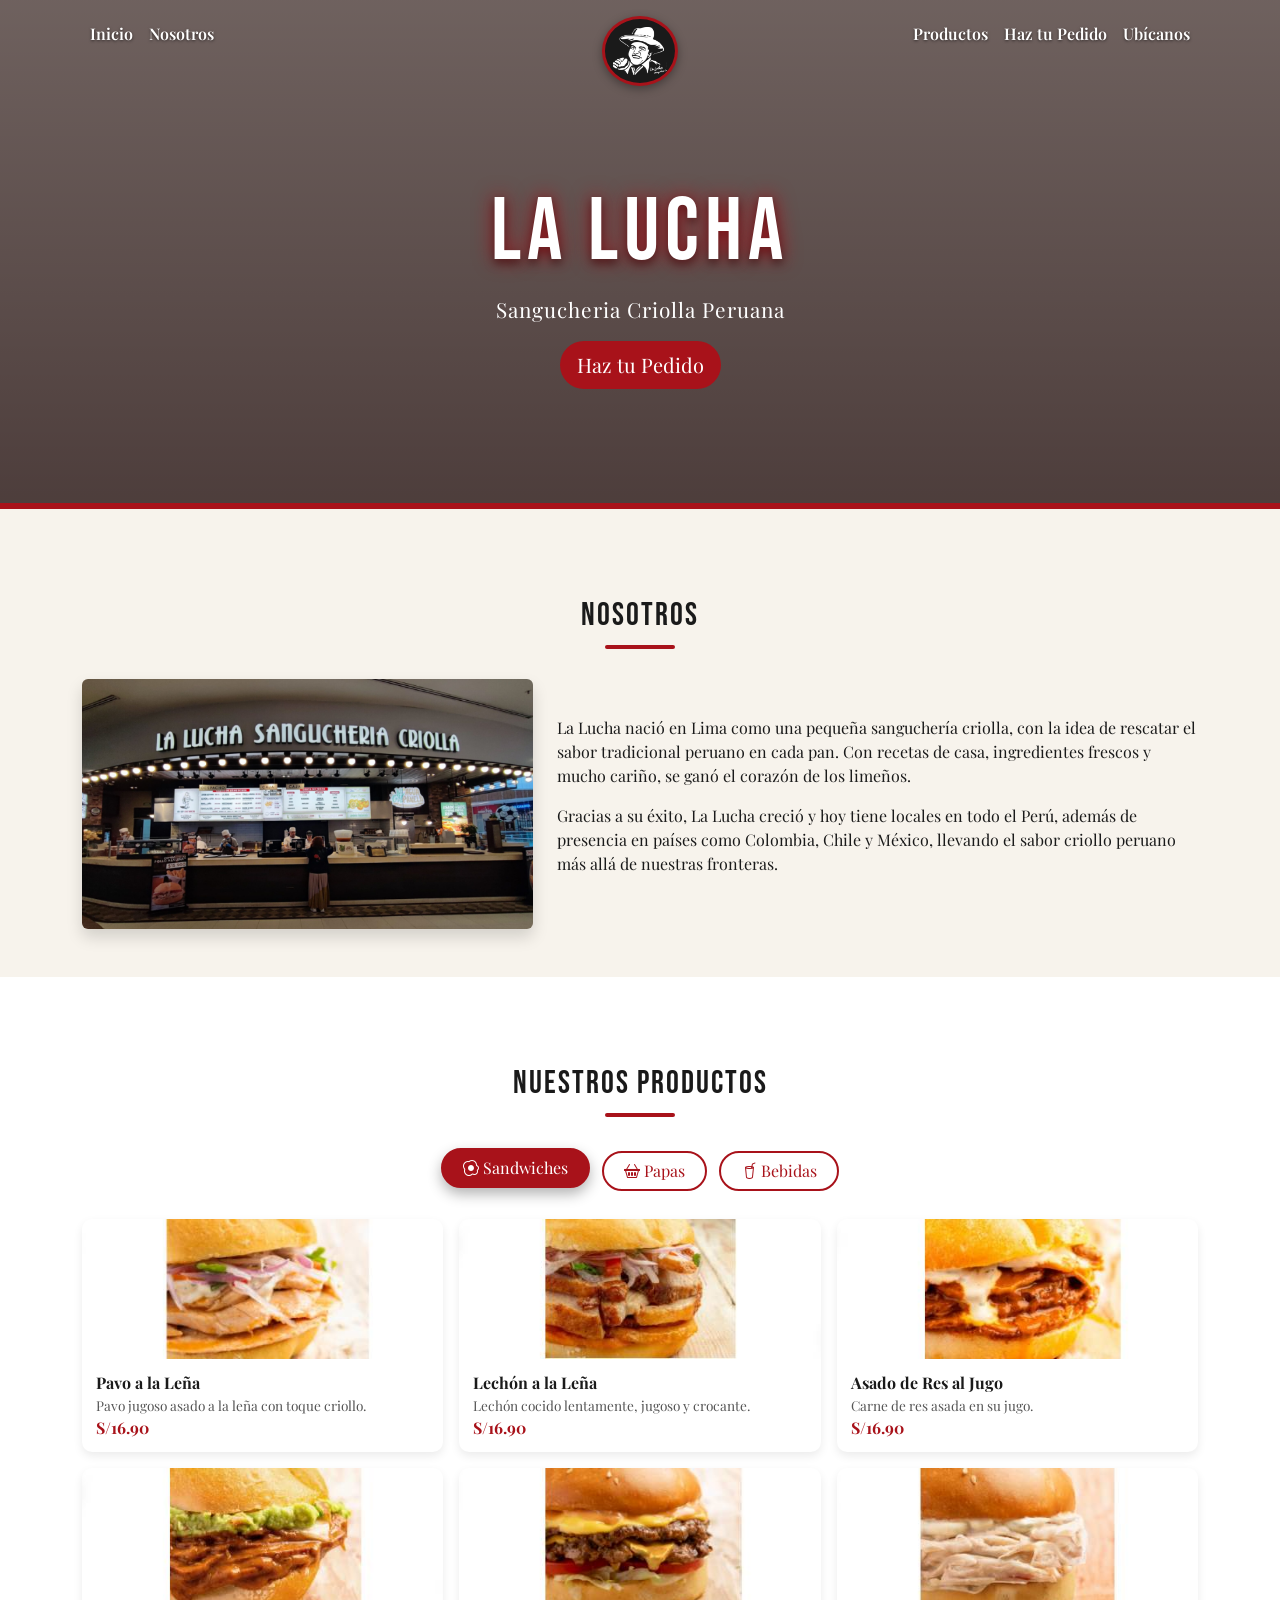
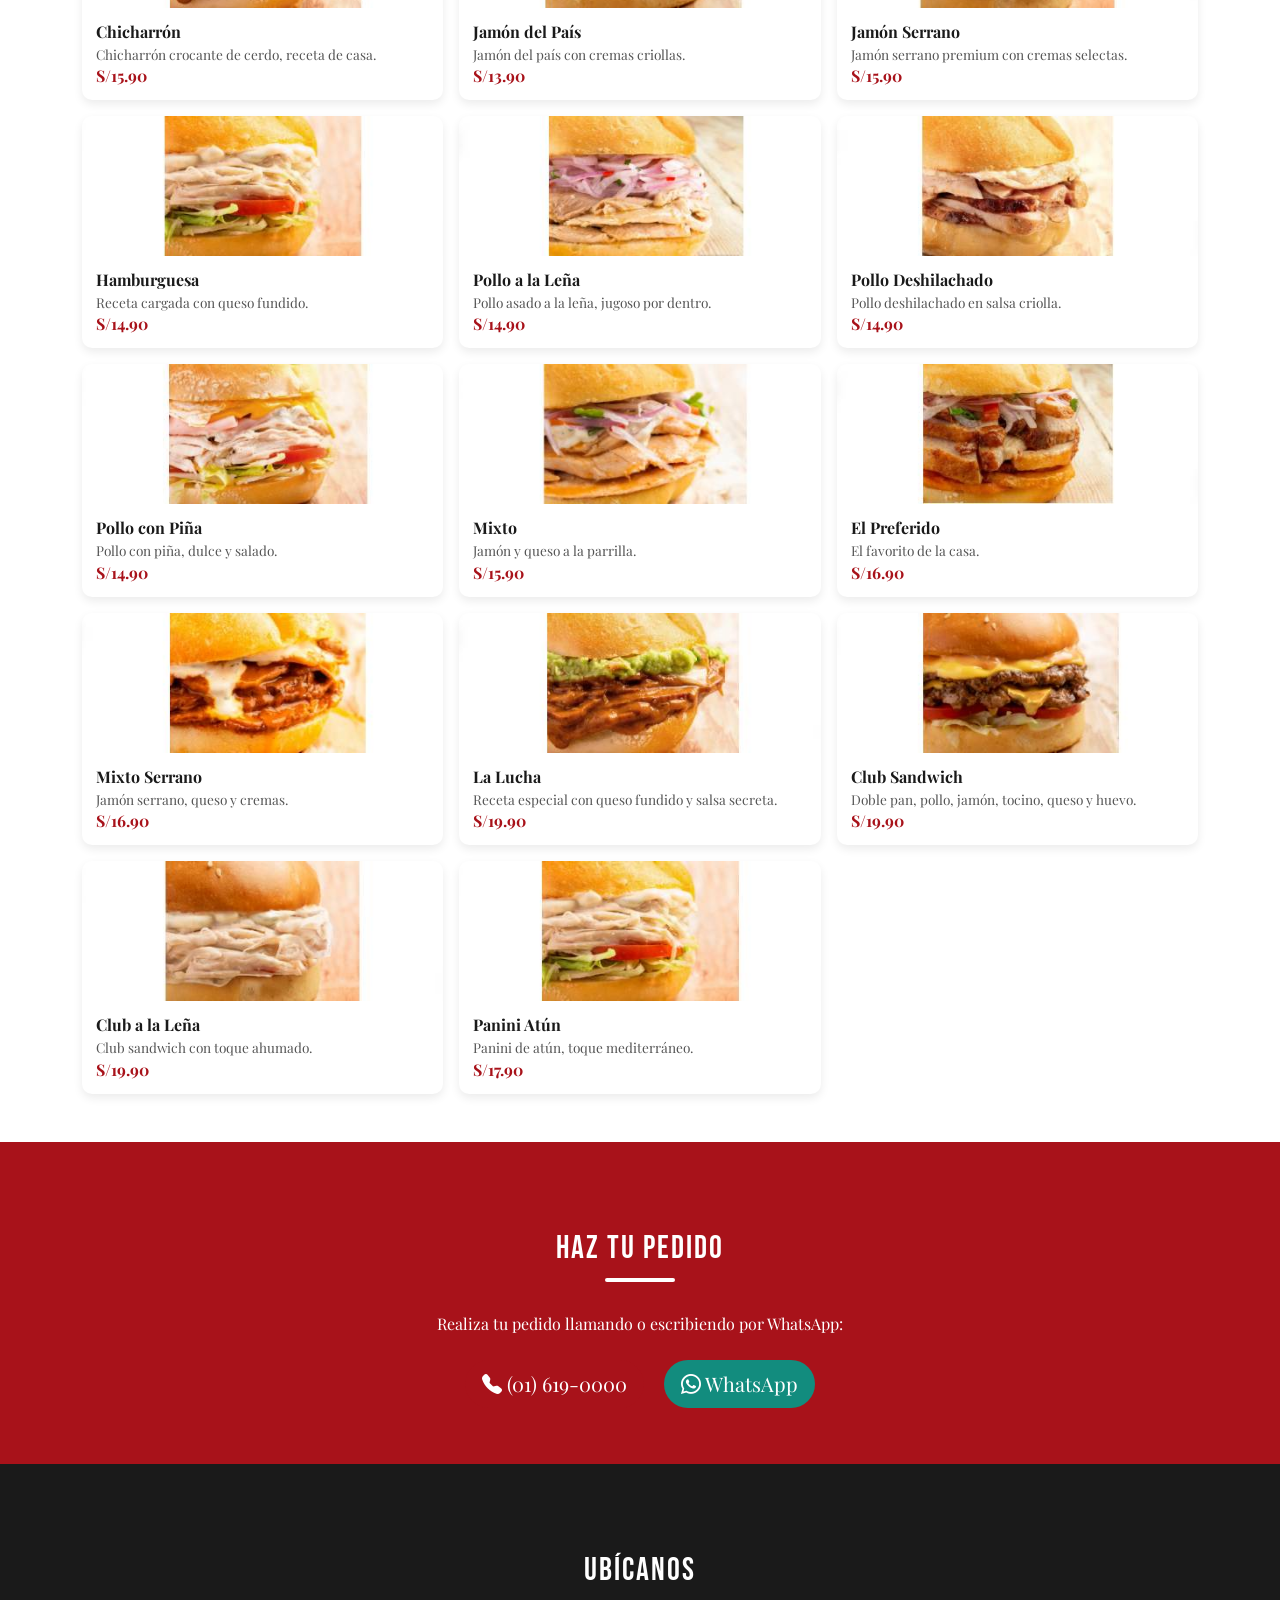
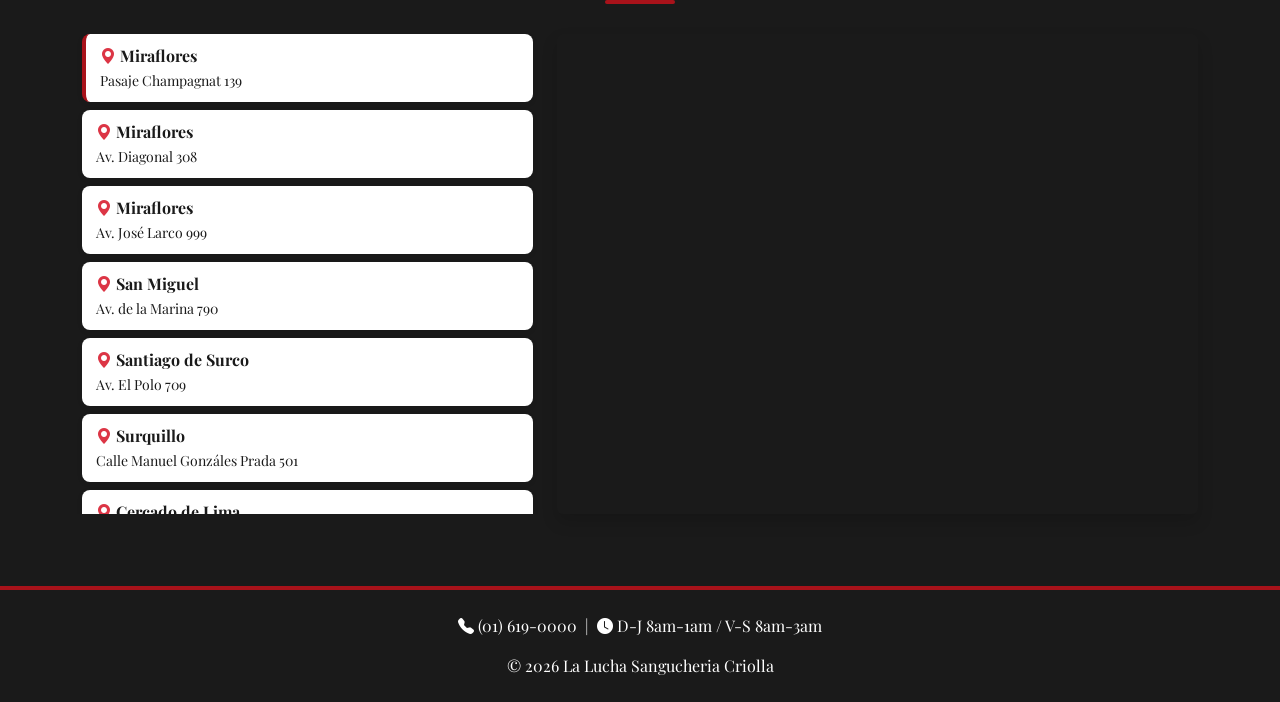
==== commit 873b5774: "Error de merge corregido" ====
--- a/index.html
+++ b/index.html
@@ -95,10 +95,6 @@
 </footer>
 
 <script src="https://cdn.jsdelivr.net/npm/bootstrap@5.3.3/dist/js/bootstrap.bundle.min.js"></script>
-<<<<<<< HEAD
-<script src="config.js"></script>
-=======
 <script src="js/config.js"></script>
->>>>>>> f9b34552bb6dfb920535e434a6c823226e817493
 </body>
 </html>
--- a/css/styles.css
+++ b/css/styles.css
@@ -68,11 +68,7 @@
 .nav-link:hover{ color:var(--rojo) !important; }
 
 .hero{
-<<<<<<< HEAD
     background:linear-gradient(rgba(20,0,0,.6),rgba(20,0,0,.75)), url('https://images.unsplash.com/photo-1606755962773-d324e0a13086?w=1400') center/cover;
-=======
-    background:linear-gradient(rgba(20,0,0,.6),rgba(20,0,0,.75)), url('../image/banner.jpg') center/cover;
->>>>>>> f9b34552bb6dfb920535e434a6c823226e817493
     color:#fff;
     text-align:center;
     padding:180px 0 120px;
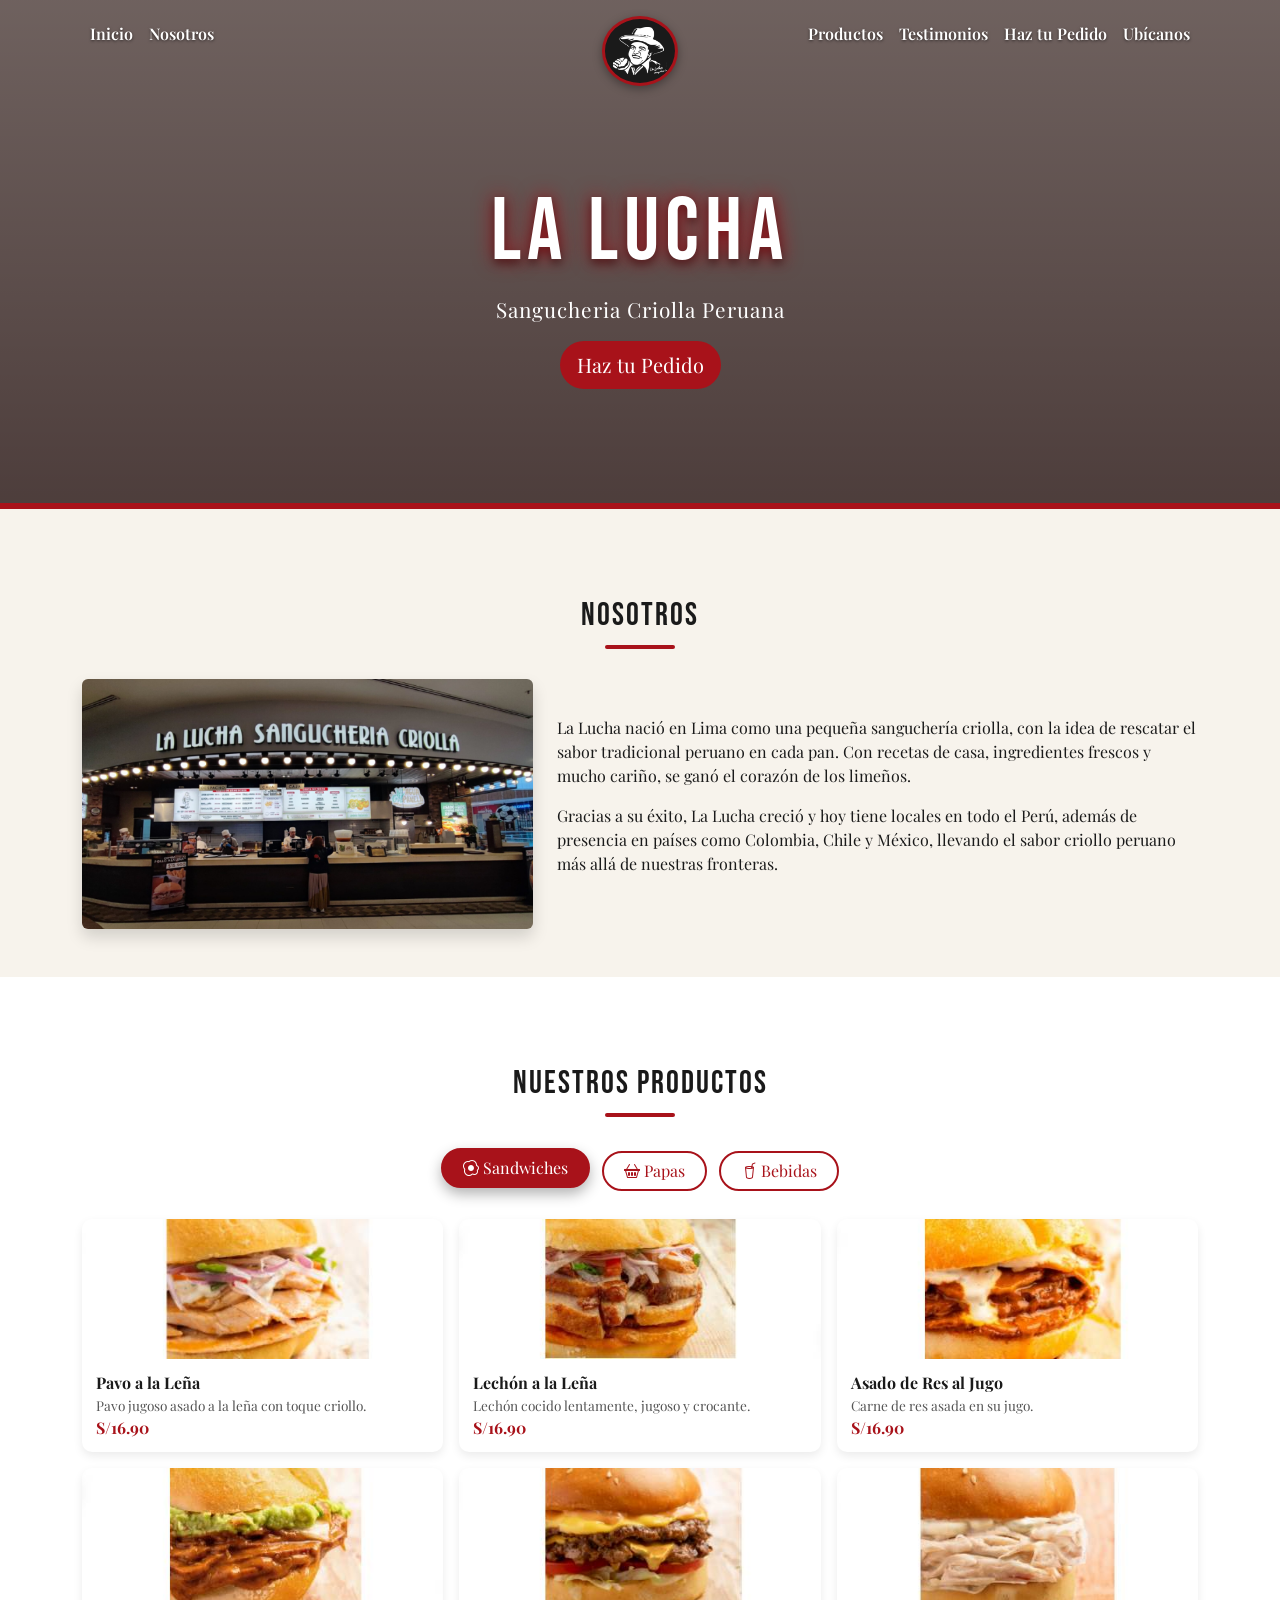
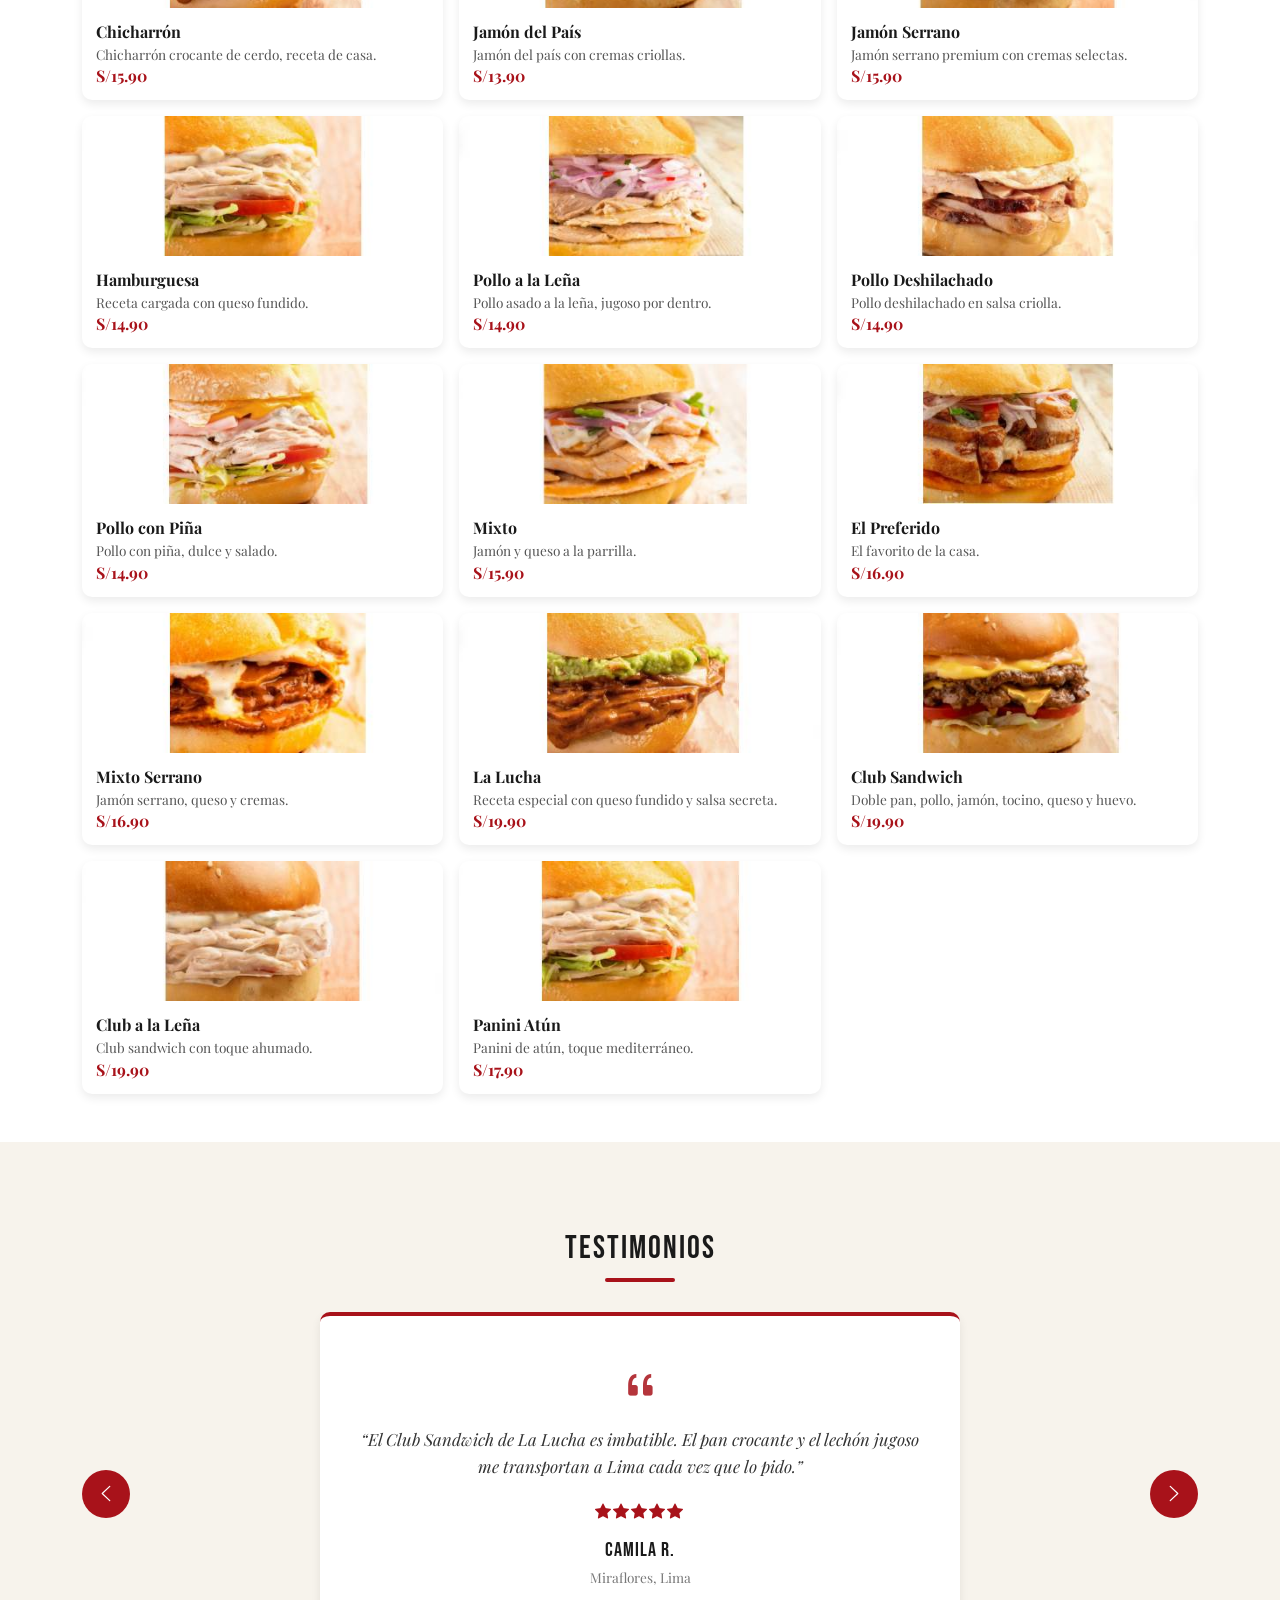
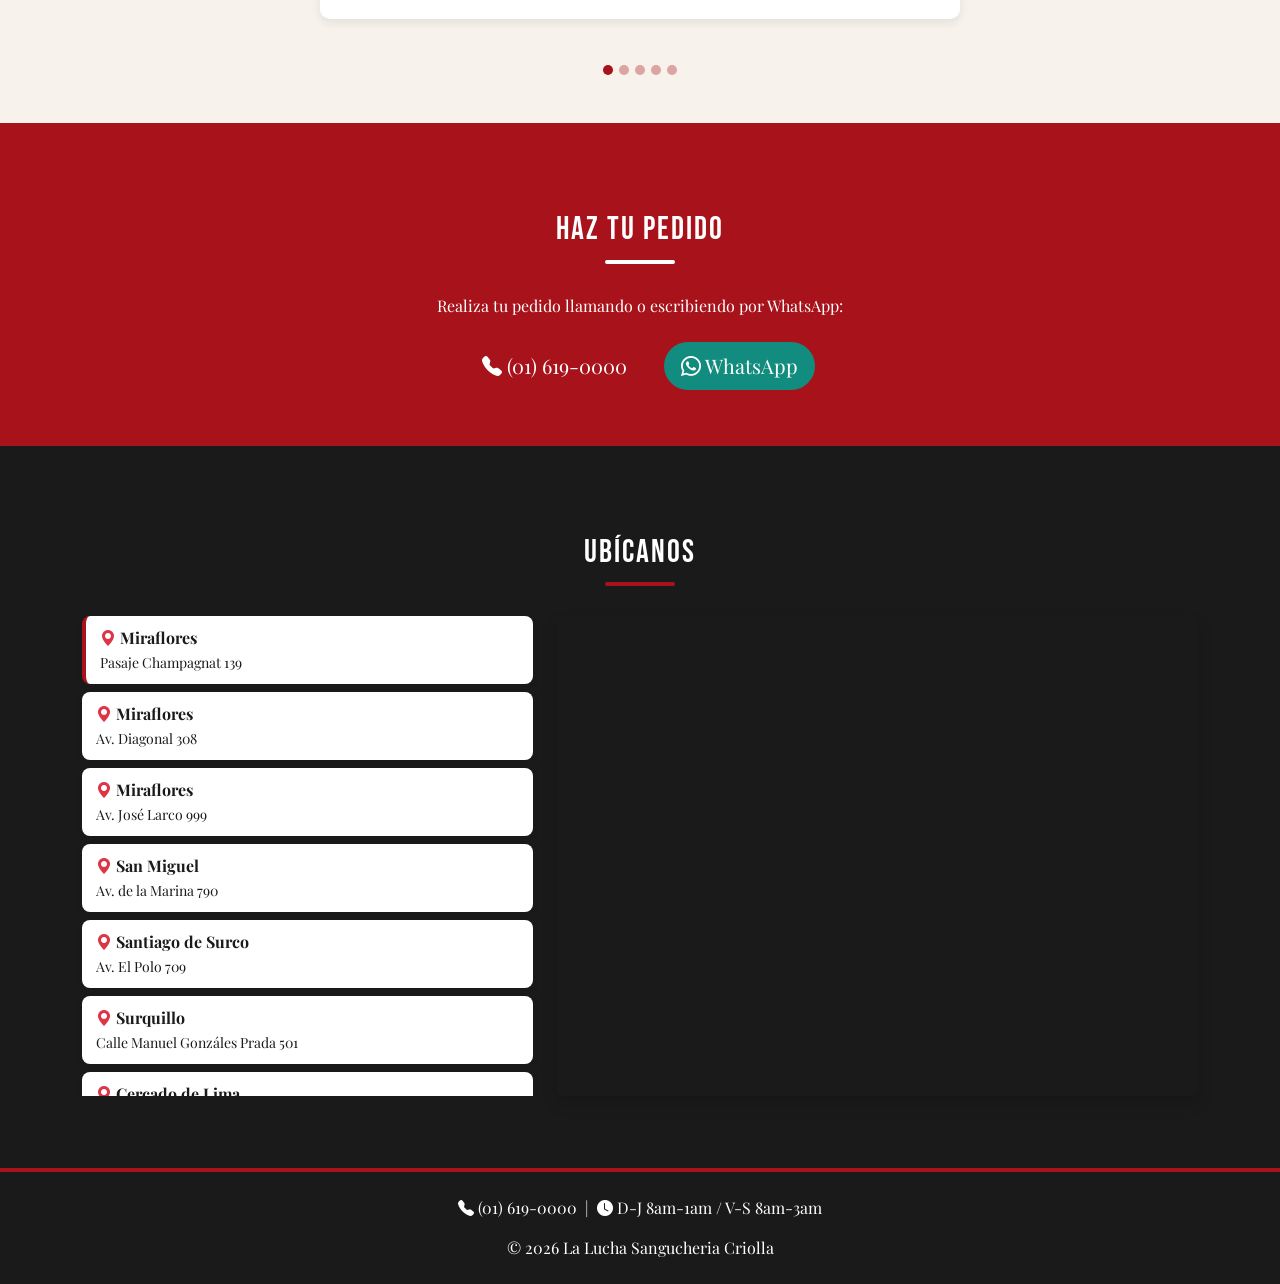
==== commit f19354b7: "Se añadió carrusel de testimonios" ====
--- a/index.html
+++ b/index.html
@@ -24,6 +24,7 @@
       </ul>
       <ul class="navbar-nav ms-auto">
         <li class="nav-item"><a class="nav-link" href="#productos">Productos</a></li>
+        <li class="nav-item"><a class="nav-link" href="#testimonios">Testimonios</a></li>
         <li class="nav-item"><a class="nav-link" href="#pedido">Haz tu Pedido</a></li>
         <li class="nav-item"><a class="nav-link" href="#ubicanos">Ubícanos</a></li>
       </ul>
@@ -64,6 +65,86 @@
 </div>
 </section>
 
+<section id="testimonios" class="seccion-testimonios py-5">
+<div class="container">
+  <h2 class="titulo-seccion">Testimonios</h2>
+  <div id="carruselTestimonios" class="carousel slide" data-bs-ride="carousel">
+    <div class="carousel-indicators">
+      <button type="button" data-bs-target="#carruselTestimonios" data-bs-slide-to="0" class="active" aria-current="true" aria-label="Testimonio 1"></button>
+      <button type="button" data-bs-target="#carruselTestimonios" data-bs-slide-to="1" aria-label="Testimonio 2"></button>
+      <button type="button" data-bs-target="#carruselTestimonios" data-bs-slide-to="2" aria-label="Testimonio 3"></button>
+      <button type="button" data-bs-target="#carruselTestimonios" data-bs-slide-to="3" aria-label="Testimonio 4"></button>
+      <button type="button" data-bs-target="#carruselTestimonios" data-bs-slide-to="4" aria-label="Testimonio 5"></button>
+    </div>
+    <div class="carousel-inner">
+      <div class="carousel-item active">
+        <div class="testimonio-card mx-auto">
+          <i class="bi bi-quote testimonio-icono"></i>
+          <p class="testimonio-texto">“El Club Sandwich de La Lucha es imbatible. El pan crocante y el lechón jugoso me transportan a Lima cada vez que lo pido.”</p>
+          <div class="testimonio-estrellas">
+            <i class="bi bi-star-fill"></i><i class="bi bi-star-fill"></i><i class="bi bi-star-fill"></i><i class="bi bi-star-fill"></i><i class="bi bi-star-fill"></i>
+          </div>
+          <p class="testimonio-autor">Camila R.</p>
+          <p class="testimonio-lugar">Miraflores, Lima</p>
+        </div>
+      </div>
+      <div class="carousel-item">
+        <div class="testimonio-card mx-auto">
+          <i class="bi bi-quote testimonio-icono"></i>
+          <p class="testimonio-texto">“Llevo años yendo a La Lucha. Las papas a la huancaína y la chicha morada son un clásico que nunca falla.”</p>
+          <div class="testimonio-estrellas">
+            <i class="bi bi-star-fill"></i><i class="bi bi-star-fill"></i><i class="bi bi-star-fill"></i><i class="bi bi-star-fill"></i><i class="bi bi-star-fill"></i>
+          </div>
+          <p class="testimonio-autor">Diego M.</p>
+          <p class="testimonio-lugar">San Miguel, Lima</p>
+        </div>
+      </div>
+      <div class="carousel-item">
+        <div class="testimonio-card mx-auto">
+          <i class="bi bi-quote testimonio-icono"></i>
+          <p class="testimonio-texto">“En Bogotá encontré el mismo sabor criollo que conocí en Perú. ¡El Pavo a la Leña es mi favorito absoluto!”</p>
+          <div class="testimonio-estrellas">
+            <i class="bi bi-star-fill"></i><i class="bi bi-star-fill"></i><i class="bi bi-star-fill"></i><i class="bi bi-star-fill"></i><i class="bi bi-star-half"></i>
+          </div>
+          <p class="testimonio-autor">Valentina S.</p>
+          <p class="testimonio-lugar">Chapinero, Bogotá</p>
+        </div>
+      </div>
+      <div class="carousel-item">
+        <div class="testimonio-card mx-auto">
+          <i class="bi bi-quote testimonio-icono"></i>
+          <p class="testimonio-texto">“Pedido por WhatsApp, llegó calientito y rapidísimo. Ideal después del trabajo. La Lucha no decepciona.”</p>
+          <div class="testimonio-estrellas">
+            <i class="bi bi-star-fill"></i><i class="bi bi-star-fill"></i><i class="bi bi-star-fill"></i><i class="bi bi-star-fill"></i><i class="bi bi-star-fill"></i>
+          </div>
+          <p class="testimonio-autor">Jorge L.</p>
+          <p class="testimonio-lugar">Surco, Lima</p>
+        </div>
+      </div>
+      <div class="carousel-item">
+        <div class="testimonio-card mx-auto">
+          <i class="bi bi-quote testimonio-icono"></i>
+          <p class="testimonio-texto">“El sanguche ‘La Lucha’ con queso fundido es una obra de arte. Atmosfera familiar y sabor de verdad. ¡Volveré!”</p>
+          <div class="testimonio-estrellas">
+            <i class="bi bi-star-fill"></i><i class="bi bi-star-fill"></i><i class="bi bi-star-fill"></i><i class="bi bi-star-fill"></i><i class="bi bi-star-fill"></i>
+          </div>
+          <p class="testimonio-autor">Andrea P.</p>
+          <p class="testimonio-lugar">Providencia, Santiago</p>
+        </div>
+      </div>
+    </div>
+    <button class="carousel-control-prev" type="button" data-bs-target="#carruselTestimonios" data-bs-slide="prev">
+      <span class="carousel-control-prev-icon" aria-hidden="true"></span>
+      <span class="visually-hidden">Anterior</span>
+    </button>
+    <button class="carousel-control-next" type="button" data-bs-target="#carruselTestimonios" data-bs-slide="next">
+      <span class="carousel-control-next-icon" aria-hidden="true"></span>
+      <span class="visually-hidden">Siguiente</span>
+    </button>
+  </div>
+</div>
+</section>
+
 <section id="pedido" class="seccion-pedido py-5 text-center">
 <div class="container">
   <h2 class="titulo-seccion">Haz tu Pedido</h2>
--- a/css/styles.css
+++ b/css/styles.css
@@ -114,6 +114,7 @@
 
 .seccion-nosotros{ background:var(--crema); }
 .seccion-productos{ background:#fff; }
+.seccion-testimonios{ background:var(--crema); }
 .seccion-pedido{
     background:var(--rojo);
     color:#fff;
@@ -197,6 +198,87 @@
     animation:botonHover .2s forwards;
 }
 
+.testimonio-card{
+    background:#fff;
+    border-radius:10px;
+    box-shadow:0 4px 10px rgba(0,0,0,.08);
+    padding:40px 36px 32px;
+    max-width:640px;
+    text-align:center;
+    margin-bottom:56px;
+    border-top:4px solid var(--rojo);
+}
+.testimonio-icono{
+    font-size:2.4rem;
+    color:var(--rojo);
+    display:block;
+    margin-bottom:12px;
+    opacity:.85;
+}
+.testimonio-texto{
+    font-size:1.05rem;
+    line-height:1.65;
+    color:#333;
+    margin-bottom:18px;
+    font-style:italic;
+}
+.testimonio-estrellas{
+    color:var(--rojo);
+    margin-bottom:12px;
+    letter-spacing:2px;
+}
+.testimonio-autor{
+    font-family:'Bebas Neue',sans-serif;
+    letter-spacing:1px;
+    font-size:1.25rem;
+    margin-bottom:2px;
+    color:var(--negro);
+}
+.testimonio-lugar{
+    font-size:.85rem;
+    color:#777;
+    margin-bottom:0;
+}
+#carruselTestimonios .carousel-control-prev,
+#carruselTestimonios .carousel-control-next{
+    width:48px;
+    height:48px;
+    top:50%;
+    transform:translateY(-50%);
+    bottom:auto;
+    background:var(--rojo);
+    border-radius:50%;
+    opacity:1;
+}
+#carruselTestimonios .carousel-control-prev{ left:0; }
+#carruselTestimonios .carousel-control-next{ right:0; }
+#carruselTestimonios .carousel-control-prev-icon,
+#carruselTestimonios .carousel-control-next-icon{
+    width:1.2rem;
+    height:1.2rem;
+}
+#carruselTestimonios .carousel-indicators{
+    margin-bottom:0;
+}
+#carruselTestimonios .carousel-indicators [data-bs-target]{
+    width:10px;
+    height:10px;
+    border-radius:50%;
+    background-color:var(--rojo);
+    opacity:.35;
+    border:none;
+}
+#carruselTestimonios .carousel-indicators .active{ opacity:1; }
+
+@media (max-width:767px){
+    .testimonio-card{ padding:28px 20px 24px; margin-left:8px; margin-right:8px; }
+    #carruselTestimonios .carousel-control-prev,
+    #carruselTestimonios .carousel-control-next{
+        width:36px;
+        height:36px;
+    }
+}
+
 .local-item{
     background:#fff;
     border-radius:8px;
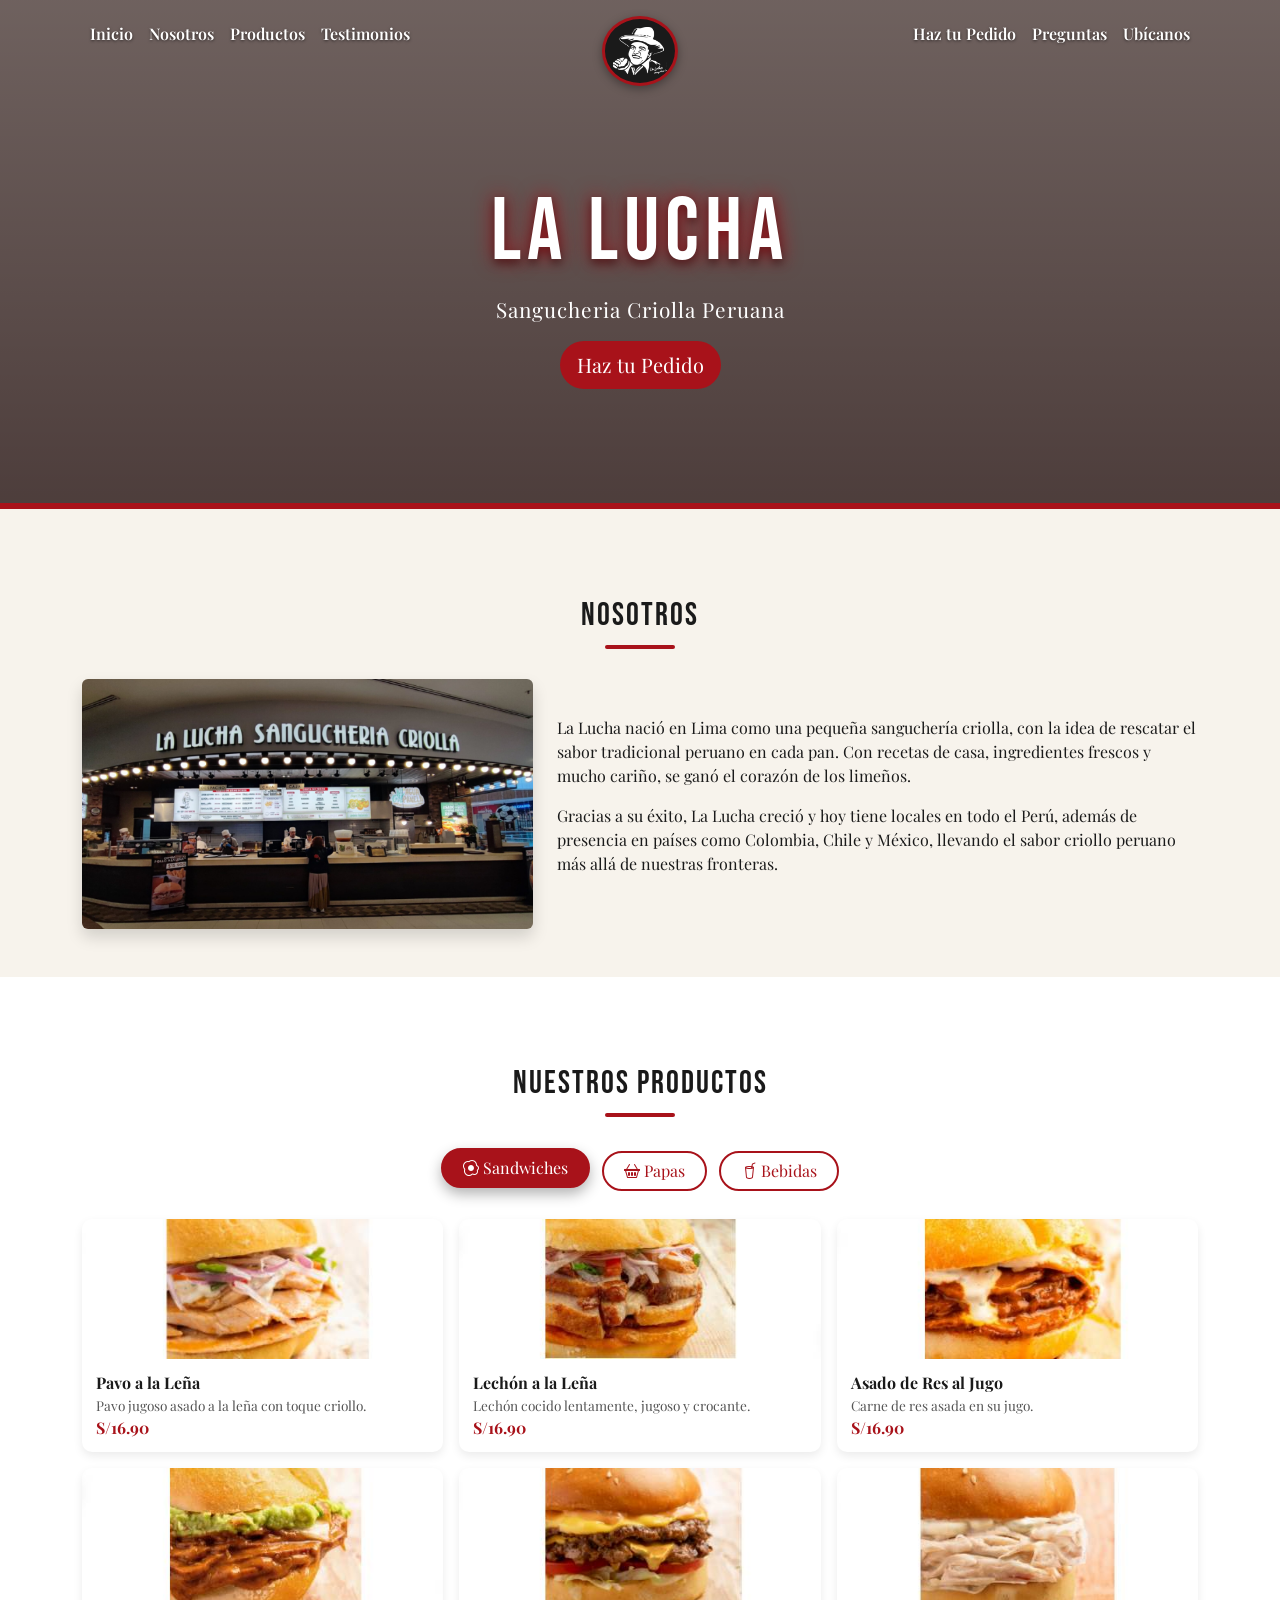
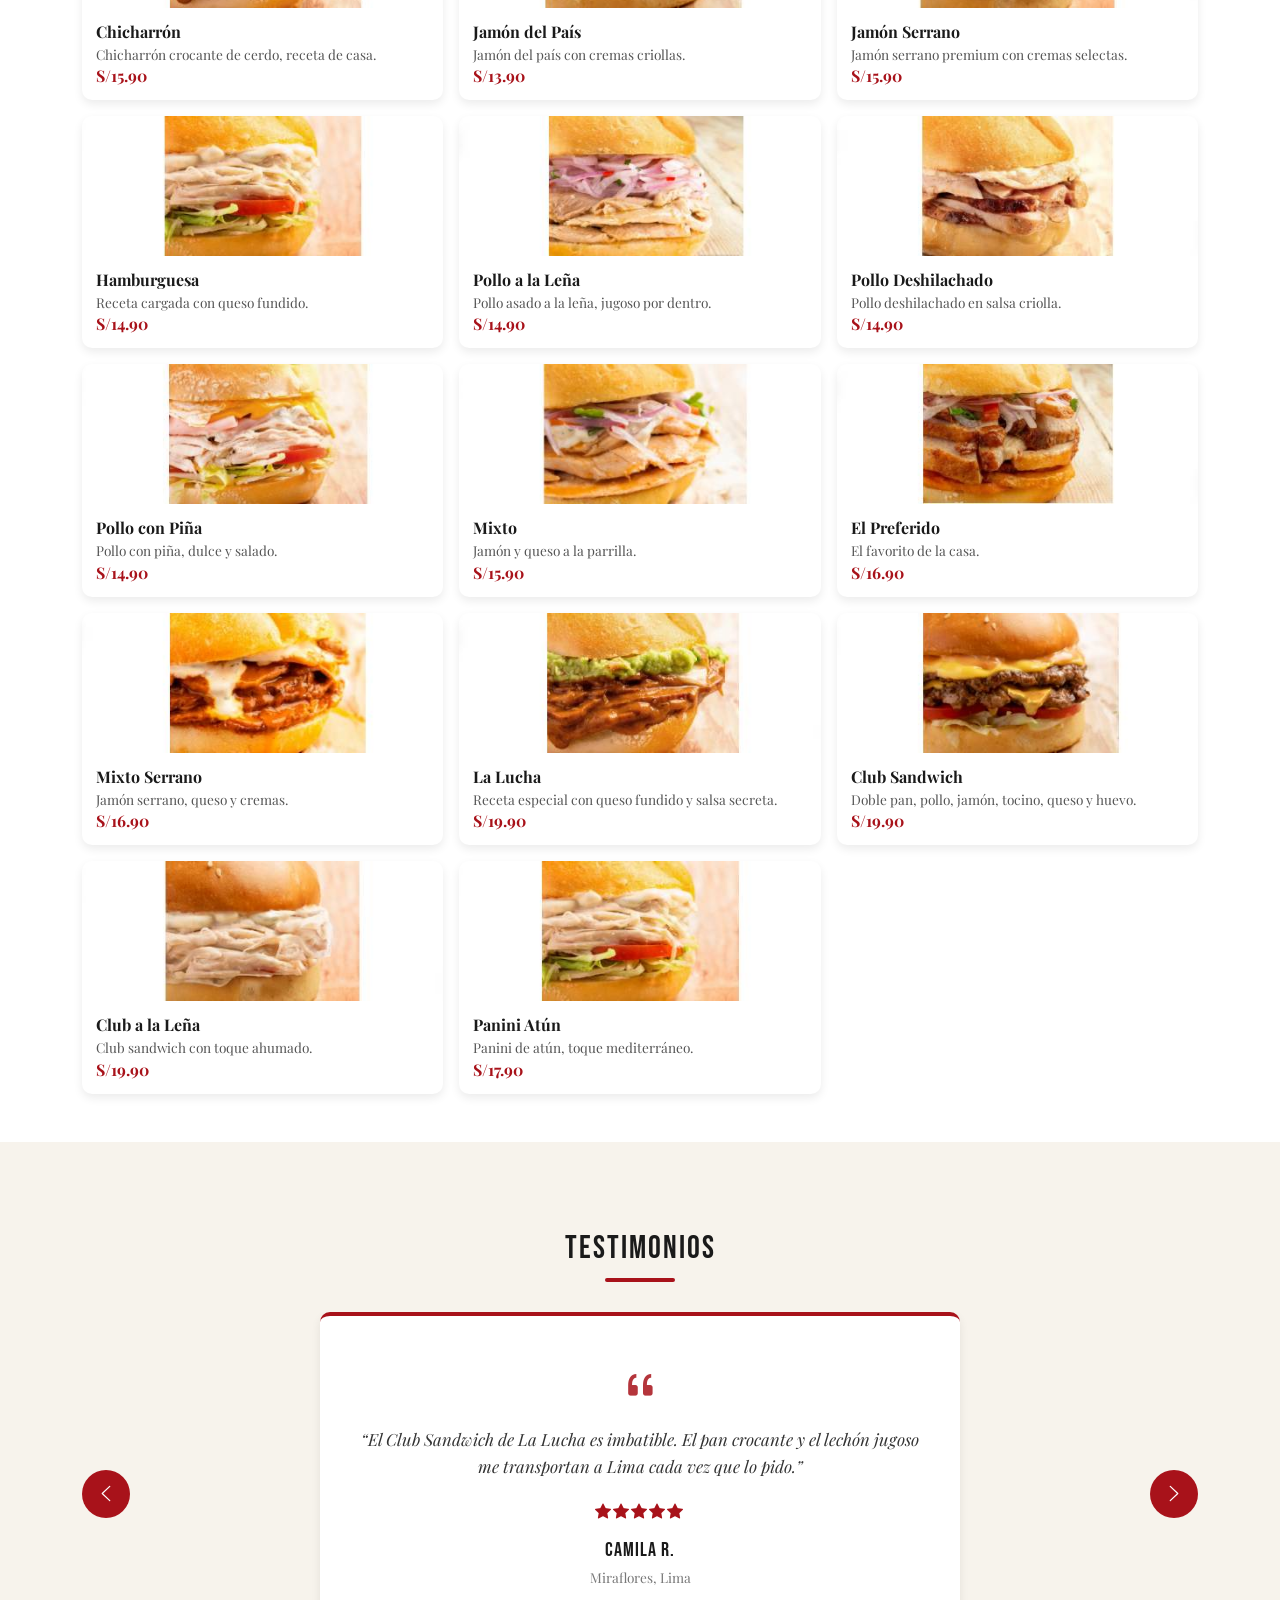
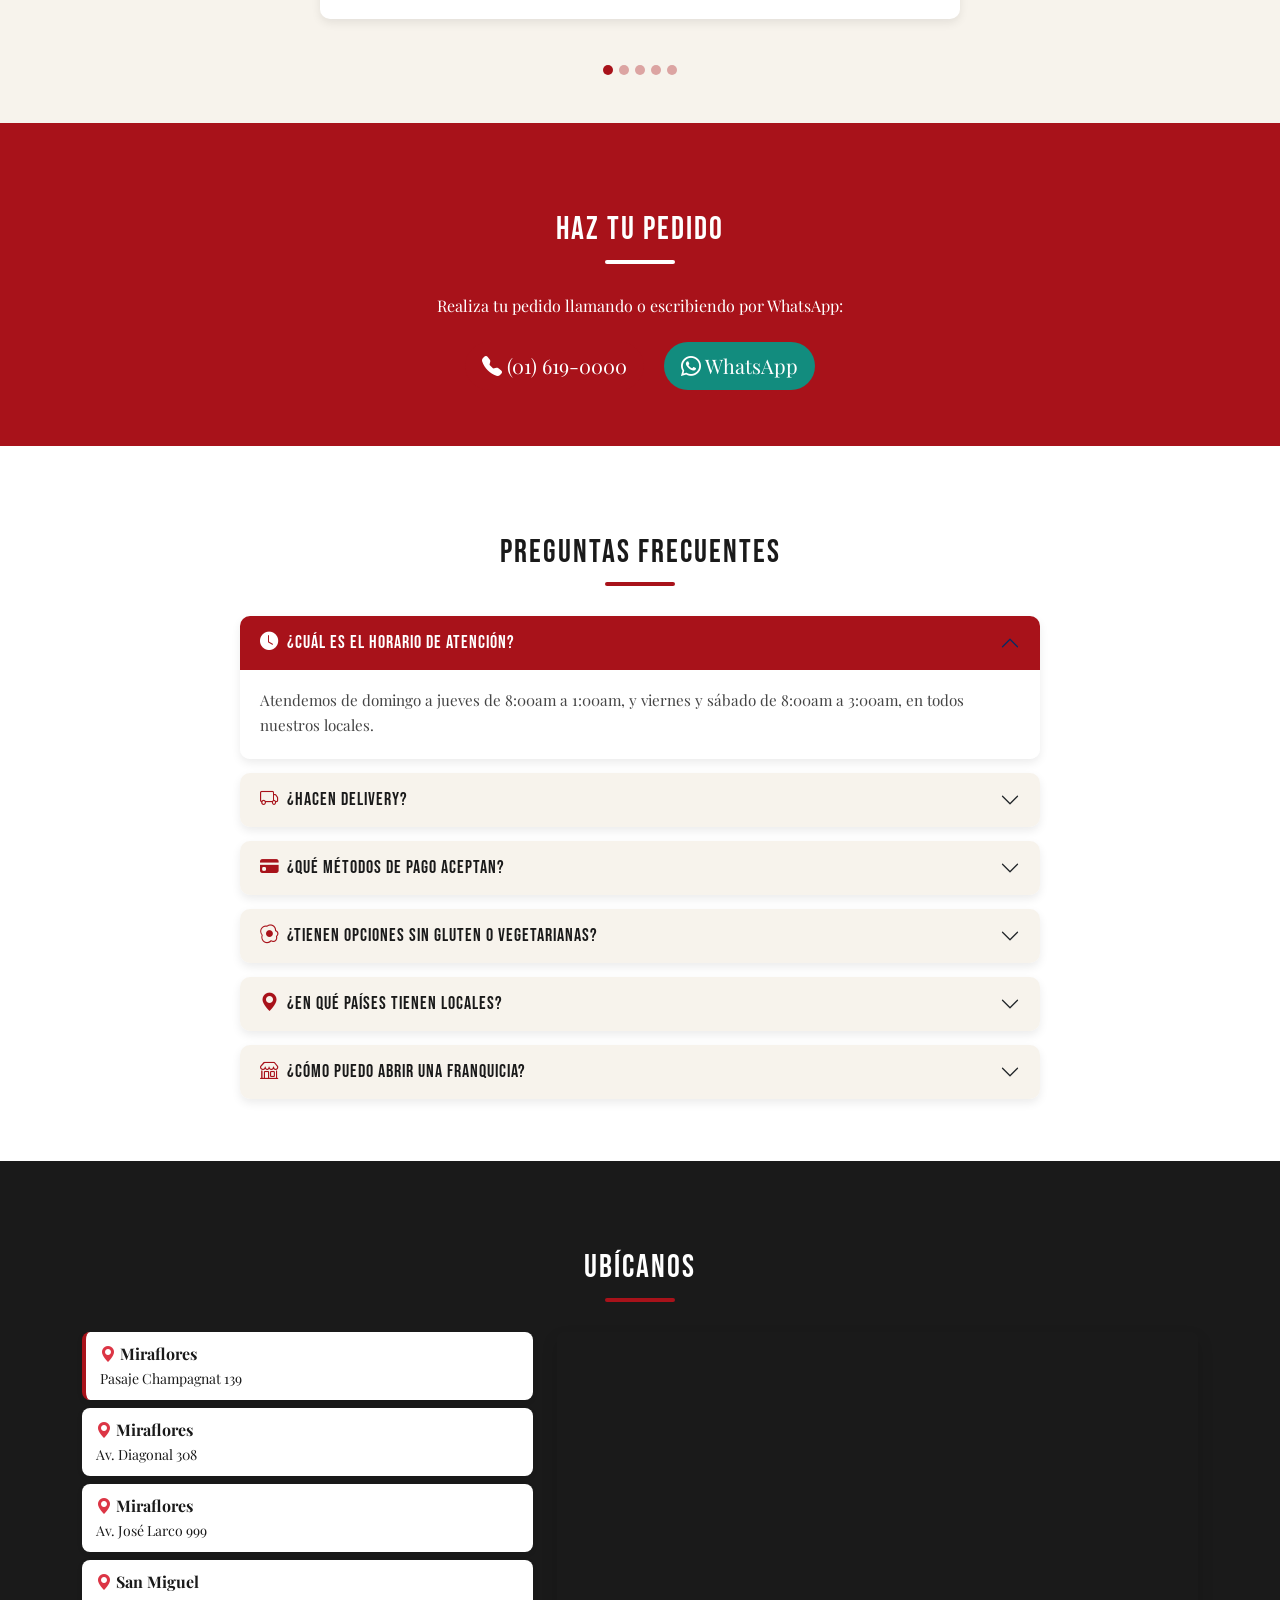
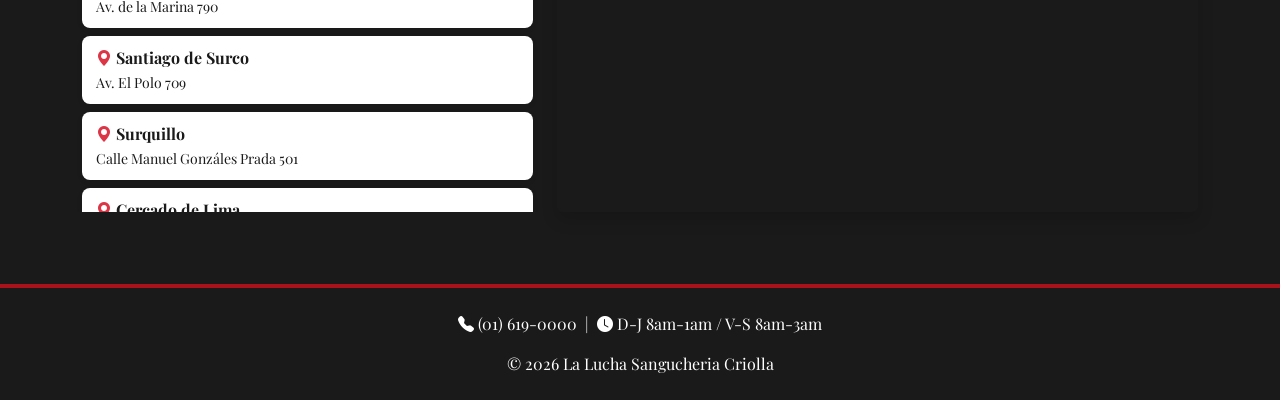
==== commit 9f311a73: "Sección de Preguntas Frecuentes" ====
--- a/index.html
+++ b/index.html
@@ -21,11 +21,12 @@
       <ul class="navbar-nav me-auto">
         <li class="nav-item"><a class="nav-link" href="#inicio">Inicio</a></li>
         <li class="nav-item"><a class="nav-link" href="#nosotros">Nosotros</a></li>
+        <li class="nav-item"><a class="nav-link" href="#productos">Productos</a></li>
+        <li class="nav-item"><a class="nav-link" href="#testimonios">Testimonios</a></li>
       </ul>
       <ul class="navbar-nav ms-auto">
-        <li class="nav-item"><a class="nav-link" href="#productos">Productos</a></li>
-        <li class="nav-item"><a class="nav-link" href="#testimonios">Testimonios</a></li>
         <li class="nav-item"><a class="nav-link" href="#pedido">Haz tu Pedido</a></li>
+        <li class="nav-item"><a class="nav-link" href="#faq">Preguntas</a></li>
         <li class="nav-item"><a class="nav-link" href="#ubicanos">Ubícanos</a></li>
       </ul>
     </div>
@@ -154,6 +155,93 @@
 </div>
 </section>
 
+<section id="faq" class="seccion-faq py-5">
+<div class="container">
+  <h2 class="titulo-seccion">Preguntas Frecuentes</h2>
+  <div class="accordion accordion-lucha mx-auto" id="acordeonFaq" style="max-width:800px;">
+
+    <div class="accordion-item">
+      <h2 class="accordion-header">
+        <button class="accordion-button" type="button" data-bs-toggle="collapse" data-bs-target="#faq1">
+          <i class="bi bi-clock-fill me-2"></i> ¿Cuál es el horario de atención?
+        </button>
+      </h2>
+      <div id="faq1" class="accordion-collapse collapse show" data-bs-parent="#acordeonFaq">
+        <div class="accordion-body">
+          Atendemos de domingo a jueves de 8:00am a 1:00am, y viernes y sábado de 8:00am a 3:00am, en todos nuestros locales.
+        </div>
+      </div>
+    </div>
+
+    <div class="accordion-item">
+      <h2 class="accordion-header">
+        <button class="accordion-button collapsed" type="button" data-bs-toggle="collapse" data-bs-target="#faq2">
+          <i class="bi bi-truck me-2"></i> ¿Hacen delivery?
+        </button>
+      </h2>
+      <div id="faq2" class="accordion-collapse collapse" data-bs-parent="#acordeonFaq">
+        <div class="accordion-body">
+          Sí, puedes pedir por WhatsApp o llamando directamente al local más cercano a ti. Revisa la sección "Ubícanos" para ver todos nuestros puntos de atención.
+        </div>
+      </div>
+    </div>
+
+    <div class="accordion-item">
+      <h2 class="accordion-header">
+        <button class="accordion-button collapsed" type="button" data-bs-toggle="collapse" data-bs-target="#faq3">
+          <i class="bi bi-credit-card-fill me-2"></i> ¿Qué métodos de pago aceptan?
+        </button>
+      </h2>
+      <div id="faq3" class="accordion-collapse collapse" data-bs-parent="#acordeonFaq">
+        <div class="accordion-body">
+          Aceptamos efectivo, tarjetas de débito/crédito, Yape, Plin y billeteras digitales en la mayoría de nuestros locales.
+        </div>
+      </div>
+    </div>
+
+    <div class="accordion-item">
+      <h2 class="accordion-header">
+        <button class="accordion-button collapsed" type="button" data-bs-toggle="collapse" data-bs-target="#faq4">
+          <i class="bi bi-egg-fried me-2"></i> ¿Tienen opciones sin gluten o vegetarianas?
+        </button>
+      </h2>
+      <div id="faq4" class="accordion-collapse collapse" data-bs-parent="#acordeonFaq">
+        <div class="accordion-body">
+          Contamos con opciones vegetarianas en nuestra carta. Si tienes alguna alergia o restricción alimenticia, cuéntale al mozo o escríbenos por WhatsApp antes de tu pedido.
+        </div>
+      </div>
+    </div>
+
+    <div class="accordion-item">
+      <h2 class="accordion-header">
+        <button class="accordion-button collapsed" type="button" data-bs-toggle="collapse" data-bs-target="#faq5">
+          <i class="bi bi-geo-alt-fill me-2"></i> ¿En qué países tienen locales?
+        </button>
+      </h2>
+      <div id="faq5" class="accordion-collapse collapse" data-bs-parent="#acordeonFaq">
+        <div class="accordion-body">
+          Además de Perú, tenemos presencia en Colombia, Chile y México, llevando el sabor criollo peruano a más lugares.
+        </div>
+      </div>
+    </div>
+
+    <div class="accordion-item">
+      <h2 class="accordion-header">
+        <button class="accordion-button collapsed" type="button" data-bs-toggle="collapse" data-bs-target="#faq6">
+          <i class="bi bi-shop me-2"></i> ¿Cómo puedo abrir una franquicia?
+        </button>
+      </h2>
+      <div id="faq6" class="accordion-collapse collapse" data-bs-parent="#acordeonFaq">
+        <div class="accordion-body">
+          Escríbenos por WhatsApp o al (01) 619-0000 y con gusto te contactamos con nuestro equipo de franquicias.
+        </div>
+      </div>
+    </div>
+
+  </div>
+</div>
+</section>
+
 <section id="ubicanos" class="seccion-ubicanos py-5">
 <div class="container">
   <h2 class="titulo-seccion">Ubícanos</h2>
--- a/css/styles.css
+++ b/css/styles.css
@@ -293,6 +293,50 @@
 }
 .local-item.activo{ border-left:4px solid var(--rojo); }
 
+.seccion-faq{ background:#fff; }
+
+.accordion-lucha .accordion-item{
+    border:none;
+    border-radius:10px !important;
+    overflow:hidden;
+    box-shadow:0 4px 10px rgba(0,0,0,.08);
+    margin-bottom:14px;
+}
+
+.accordion-lucha .accordion-button{
+    font-family:'Bebas Neue',sans-serif;
+    letter-spacing:1px;
+    font-size:1.15rem;
+    color:var(--negro);
+    background:var(--crema);
+    padding:16px 20px;
+    transition:.2s;
+}
+.accordion-lucha .accordion-button i{ color:var(--rojo); }
+
+.accordion-lucha .accordion-button:not(.collapsed){
+    background:var(--rojo);
+    color:#fff;
+    box-shadow:none;
+}
+.accordion-lucha .accordion-button:not(.collapsed) i{ color:#fff; }
+
+.accordion-lucha .accordion-button:focus{
+    box-shadow:0 0 0 3px rgba(168,18,26,.25);
+}
+
+.accordion-lucha .accordion-button::after{
+    filter:none;
+}
+
+.accordion-lucha .accordion-body{
+    background:#fff;
+    font-size:.95rem;
+    line-height:1.6;
+    color:#444;
+    padding:18px 20px 22px;
+}
+
 footer{
     background:var(--negro);
     color:#fff;
